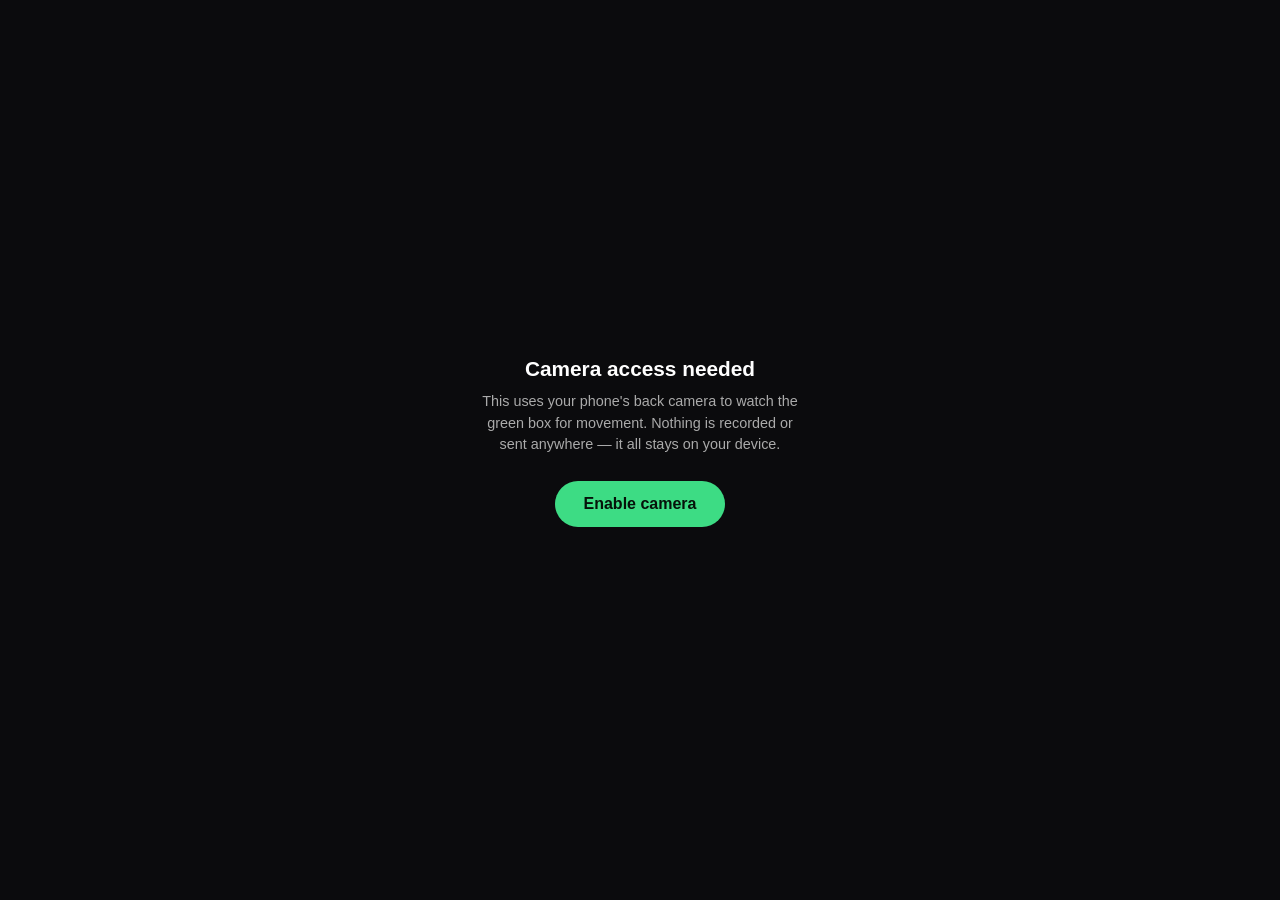
==== index.html @ a0548904 "Rename index 5.html to index.html" ====
<!DOCTYPE html>
<html lang="en">
<head>
<meta charset="UTF-8">
<meta name="viewport" content="width=device-width, initial-scale=1.0, maximum-scale=1.0, user-scalable=no">
<title>Motion Detector</title>
<style>
  :root{
    --green: #3ddc84;
    --blue: #3d9bff;
  }
  *{ margin:0; padding:0; box-sizing:border-box; }
  html, body{
    width:100%; height:100%;
    overflow:hidden;
    background:#000;
    font-family:-apple-system, BlinkMacSystemFont, 'Segoe UI', Roboto, sans-serif;
  }

  #video{
    position:fixed;
    top:0; left:0;
    width:100%; height:100%;
    object-fit:cover;
    z-index:0;
  }

  #sampleCanvas{ display:none; }

  #detectBox{
    position:fixed;
    top:50%; left:50%;
    width:35vmin; height:35vmin;
    max-width:220px; max-height:220px;
    transform:translate(-50%,-50%);
    border:3px solid var(--green);
    background:rgba(61,220,132,0.15);
    border-radius:10px;
    z-index:2;
    transition:border-color 0.15s ease, background 0.15s ease, box-shadow 0.15s ease;
    box-shadow:0 0 18px 2px rgba(61,220,132,0.35);
    pointer-events:none;
  }
  #detectBox.motion{
    border-color:var(--blue);
    background:rgba(61,155,255,0.2);
    box-shadow:0 0 26px 6px rgba(61,155,255,0.55);
  }

  #statusBar{
    position:fixed;
    bottom:0; left:0; right:0;
    z-index:3;
    padding:1rem 1.2rem calc(1rem + env(safe-area-inset-bottom));
    background:linear-gradient(0deg, rgba(0,0,0,0.75), transparent);
    color:#fff;
    text-align:center;
    font-size:0.9rem;
    letter-spacing:0.02em;
  }
  #statusBar .dot{
    display:inline-block;
    width:9px; height:9px;
    border-radius:50%;
    background:var(--green);
    margin-right:0.5rem;
    vertical-align:middle;
    transition:background 0.15s ease;
  }
  #statusBar.motion .dot{ background:var(--blue); }

  #permissionScreen{
    position:fixed;
    inset:0;
    z-index:10;
    background:#0b0b0d;
    color:#fff;
    display:flex;
    flex-direction:column;
    align-items:center;
    justify-content:center;
    text-align:center;
    padding:2rem;
  }
  #permissionScreen h1{ font-size:1.3rem; margin-bottom:0.6rem; }
  #permissionScreen p{ color:#aaa; font-size:0.9rem; max-width:320px; margin-bottom:1.6rem; line-height:1.5; }
  #permissionScreen button{
    background:var(--green);
    color:#06120a;
    border:none;
    padding:0.85rem 1.8rem;
    border-radius:100px;
    font-size:1rem;
    font-weight:600;
    cursor:pointer;
  }
  #permissionScreen .error{ color:#ff6b6b; font-size:0.85rem; margin-top:1rem; max-width:300px; }
  #permissionScreen.hidden{ display:none; }
</style>
</head>
<body>

<video id="video" autoplay playsinline muted></video>
<canvas id="sampleCanvas"></canvas>

<div id="detectBox"></div>

<div id="statusBar"><span class="dot"></span><span id="statusText">Starting camera…</span></div>

<div id="permissionScreen">
  <h1>Camera access needed</h1>
  <p>This uses your phone's back camera to watch the green box for movement. Nothing is recorded or sent anywhere — it all stays on your device.</p>
  <button id="startBtn">Enable camera</button>
  <div class="error" id="errorMsg"></div>
</div>

<script>
  const video = document.getElementById('video');
  const canvas = document.getElementById('sampleCanvas');
  const ctx = canvas.getContext('2d', { willReadFrequently: true });
  const detectBox = document.getElementById('detectBox');
  const statusBar = document.getElementById('statusBar');
  const statusText = document.getElementById('statusText');
  const permissionScreen = document.getElementById('permissionScreen');
  const startBtn = document.getElementById('startBtn');
  const errorMsg = document.getElementById('errorMsg');

  // Tunables
  const SAMPLE_SIZE = 64;
  // Detection tuning
  const PIXEL_DIFF_THRESHOLD = 28;      // per-pixel brightness delta that counts as "changed"
  const RING_MARGIN_FACTOR = 0.6;       // how much wider the reference ring is than the box (60% bigger per side)
  const ABS_MIN_RATIO = 0.02;           // inside must change at least this much, regardless of the ring
  const NET_RATIO_THRESHOLD = 0.05;     // inside change must exceed ring change by this much to count as real motion
  const CONFIRM_FRAMES = 2;             // require this many consecutive suspicious frames before flagging motion
  const MOTION_HOLD_MS = 350;           // keep "motion" on briefly after the last confirmed frame, avoids flicker

  let prevInner = null;
  let prevOuter = null;
  let lastMotionAt = 0;
  let consecutiveHits = 0;
  let stream = null;
  const outerCanvas = document.createElement('canvas');
  const outerCtx = outerCanvas.getContext('2d', { willReadFrequently: true });

  async function startCamera(){
    errorMsg.textContent = '';
    try{
      stream = await navigator.mediaDevices.getUserMedia({
        video: { facingMode: { exact: 'environment' } },
        audio: false
      });
    } catch(e1){
      try{
        stream = await navigator.mediaDevices.getUserMedia({
          video: { facingMode: 'environment' },
          audio: false
        });
      } catch(e2){
        errorMsg.textContent = 'Could not access the back camera: ' + (e2.message || e2.name || 'unknown error') + '. Make sure you\'re on HTTPS and have granted camera permission.';
        return;
      }
    }

    video.srcObject = stream;
    await video.play();

    canvas.width = SAMPLE_SIZE;
    canvas.height = SAMPLE_SIZE;
    outerCanvas.width = SAMPLE_SIZE;
    outerCanvas.height = SAMPLE_SIZE;

    permissionScreen.classList.add('hidden');
    statusText.textContent = 'Watching for movement';
    requestAnimationFrame(analyzeLoop);
  }

  function getSampleRects(){
    const vw = video.videoWidth, vh = video.videoHeight;
    const sw = window.innerWidth, sh = window.innerHeight;
    if(!vw || !vh) return null;

    const videoAspect = vw/vh, screenAspect = sw/sh;
    let drawW, drawH, offsetX, offsetY;
    if(videoAspect > screenAspect){
      drawH = sh;
      drawW = sh*videoAspect;
      offsetX = (sw-drawW)/2;
      offsetY = 0;
    } else {
      drawW = sw;
      drawH = sw/videoAspect;
      offsetX = 0;
      offsetY = (sh-drawH)/2;
    }

    const boxRect = detectBox.getBoundingClientRect();
    const scale = vw/drawW;

    const inner = {
      sx: (boxRect.left-offsetX)*scale,
      sy: (boxRect.top-offsetY)*scale,
      sW: boxRect.width*scale,
      sH: boxRect.height*scale
    };

    // Outer rect: same center, expanded by RING_MARGIN_FACTOR on each side.
    const outW = boxRect.width * (1 + RING_MARGIN_FACTOR*2);
    const outH = boxRect.height * (1 + RING_MARGIN_FACTOR*2);
    const outLeft = boxRect.left - boxRect.width*RING_MARGIN_FACTOR;
    const outTop = boxRect.top - boxRect.height*RING_MARGIN_FACTOR;
    const outer = {
      sx: (outLeft-offsetX)*scale,
      sy: (outTop-offsetY)*scale,
      sW: outW*scale,
      sH: outH*scale
    };

    // Fraction of the outer sample (in 0..1) that the inner box occupies —
    // used to mask the inner region out when scoring the ring on its own.
    const innerFracX0 = RING_MARGIN_FACTOR/(1+RING_MARGIN_FACTOR*2);
    const innerFracX1 = (RING_MARGIN_FACTOR+1)/(1+RING_MARGIN_FACTOR*2);

    return { inner, outer, innerFracX0, innerFracX1 };
  }

  function changeRatio(data, prev, size, maskFn){
    if(!prev) return 0;
    let changed = 0, counted = 0;
    for(let y=0; y<size; y++){
      for(let x=0; x<size; x++){
        if(maskFn && maskFn(x, y, size)) continue;
        const i = (y*size+x)*4;
        const dr = Math.abs(data[i]   - prev[i]);
        const dg = Math.abs(data[i+1] - prev[i+1]);
        const db = Math.abs(data[i+2] - prev[i+2]);
        const diff = (dr+dg+db)/3;
        if(diff > PIXEL_DIFF_THRESHOLD) changed++;
        counted++;
      }
    }
    return counted>0 ? changed/counted : 0;
  }

  function analyzeLoop(){
    const rects = getSampleRects();
    if(rects && rects.inner.sW > 0 && rects.inner.sH > 0 && rects.outer.sW > 0){
      // Inner (the box itself)
      ctx.drawImage(video, rects.inner.sx, rects.inner.sy, rects.inner.sW, rects.inner.sH, 0, 0, SAMPLE_SIZE, SAMPLE_SIZE);
      const innerFrame = ctx.getImageData(0, 0, SAMPLE_SIZE, SAMPLE_SIZE).data;

      // Outer (box + surrounding margin) — used as the "what is the camera/scene doing generally" reference
      outerCtx.drawImage(video, rects.outer.sx, rects.outer.sy, rects.outer.sW, rects.outer.sH, 0, 0, SAMPLE_SIZE, SAMPLE_SIZE);
      const outerFrame = outerCtx.getImageData(0, 0, SAMPLE_SIZE, SAMPLE_SIZE).data;

      const { innerFracX0, innerFracX1 } = rects;
      // Only count pixels in the outer sample that fall OUTSIDE where the inner box sits —
      // this gives us a pure "surroundings only" ring, not diluted by the box's own content.
      const ringMask = (x, y, size) => {
        const fx = x/size, fy = y/size;
        return fx > innerFracX0 && fx < innerFracX1 && fy > innerFracX0 && fy < innerFracX1;
      };

      const innerRatio = changeRatio(innerFrame, prevInner, SAMPLE_SIZE, null);
      const ringRatio = changeRatio(outerFrame, prevOuter, SAMPLE_SIZE, ringMask);

      // Global motion (camera shake, whole scene shift, lighting change) moves the
      // ring roughly as much as the inside. Real motion inside the box does not —
      // it raises the inner ratio well above what the surrounding ring is doing.
      const netRatio = innerRatio - ringRatio;
      const suspicious = innerRatio > ABS_MIN_RATIO && netRatio > NET_RATIO_THRESHOLD;

      if(suspicious){
        consecutiveHits++;
      } else {
        consecutiveHits = 0;
      }
      if(consecutiveHits >= CONFIRM_FRAMES){
        lastMotionAt = performance.now();
      }

      prevInner = innerFrame;
      prevOuter = outerFrame;
    }

    const isMotion = (performance.now()-lastMotionAt) < MOTION_HOLD_MS;
    detectBox.classList.toggle('motion', isMotion);
    statusBar.classList.toggle('motion', isMotion);
    statusText.textContent = isMotion ? 'Movement detected' : 'Watching for movement';

    requestAnimationFrame(analyzeLoop);
  }

  startBtn.addEventListener('click', startCamera);

  window.addEventListener('resize', ()=>{ prevFrame = null; });
</script>

</body>
</html>
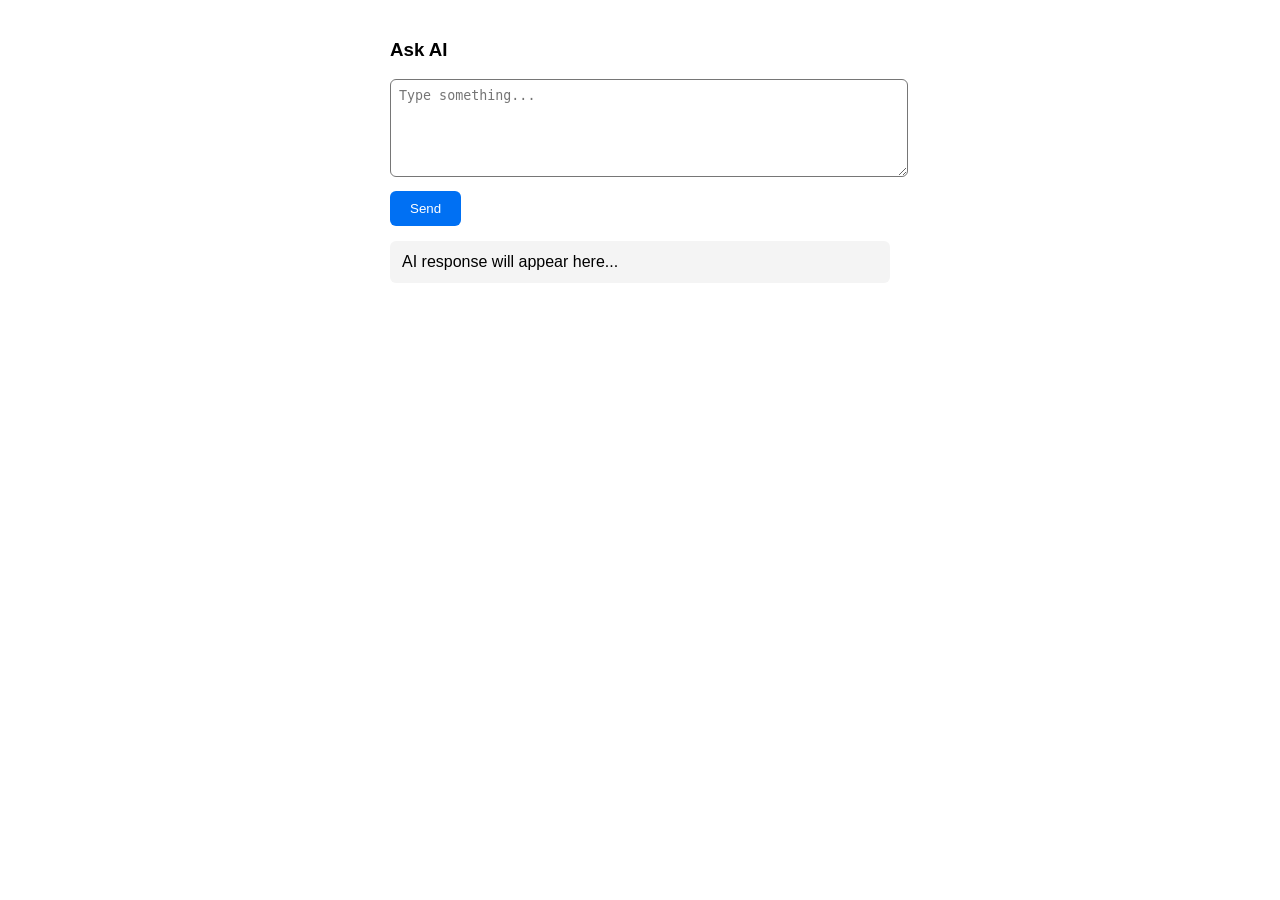
==== commit 88bd4a66: "Update index.html" ====
--- a/index.html
+++ b/index.html
@@ -1,300 +1,47 @@
 <!DOCTYPE html>
 <html lang="en">
 <head>
-<meta charset="UTF-8">
-<meta name="viewport" content="width=device-width, initial-scale=1.0, maximum-scale=1.0, user-scalable=no">
-<title>Motion Detector</title>
-<style>
-  :root{
-    --green: #3ddc84;
-    --blue: #3d9bff;
-  }
-  *{ margin:0; padding:0; box-sizing:border-box; }
-  html, body{
-    width:100%; height:100%;
-    overflow:hidden;
-    background:#000;
-    font-family:-apple-system, BlinkMacSystemFont, 'Segoe UI', Roboto, sans-serif;
-  }
-
-  #video{
-    position:fixed;
-    top:0; left:0;
-    width:100%; height:100%;
-    object-fit:cover;
-    z-index:0;
-  }
-
-  #sampleCanvas{ display:none; }
-
-  #detectBox{
-    position:fixed;
-    top:50%; left:50%;
-    width:35vmin; height:35vmin;
-    max-width:220px; max-height:220px;
-    transform:translate(-50%,-50%);
-    border:3px solid var(--green);
-    background:rgba(61,220,132,0.15);
-    border-radius:10px;
-    z-index:2;
-    transition:border-color 0.15s ease, background 0.15s ease, box-shadow 0.15s ease;
-    box-shadow:0 0 18px 2px rgba(61,220,132,0.35);
-    pointer-events:none;
-  }
-  #detectBox.motion{
-    border-color:var(--blue);
-    background:rgba(61,155,255,0.2);
-    box-shadow:0 0 26px 6px rgba(61,155,255,0.55);
-  }
-
-  #statusBar{
-    position:fixed;
-    bottom:0; left:0; right:0;
-    z-index:3;
-    padding:1rem 1.2rem calc(1rem + env(safe-area-inset-bottom));
-    background:linear-gradient(0deg, rgba(0,0,0,0.75), transparent);
-    color:#fff;
-    text-align:center;
-    font-size:0.9rem;
-    letter-spacing:0.02em;
-  }
-  #statusBar .dot{
-    display:inline-block;
-    width:9px; height:9px;
-    border-radius:50%;
-    background:var(--green);
-    margin-right:0.5rem;
-    vertical-align:middle;
-    transition:background 0.15s ease;
-  }
-  #statusBar.motion .dot{ background:var(--blue); }
-
-  #permissionScreen{
-    position:fixed;
-    inset:0;
-    z-index:10;
-    background:#0b0b0d;
-    color:#fff;
-    display:flex;
-    flex-direction:column;
-    align-items:center;
-    justify-content:center;
-    text-align:center;
-    padding:2rem;
-  }
-  #permissionScreen h1{ font-size:1.3rem; margin-bottom:0.6rem; }
-  #permissionScreen p{ color:#aaa; font-size:0.9rem; max-width:320px; margin-bottom:1.6rem; line-height:1.5; }
-  #permissionScreen button{
-    background:var(--green);
-    color:#06120a;
-    border:none;
-    padding:0.85rem 1.8rem;
-    border-radius:100px;
-    font-size:1rem;
-    font-weight:600;
-    cursor:pointer;
-  }
-  #permissionScreen .error{ color:#ff6b6b; font-size:0.85rem; margin-top:1rem; max-width:300px; }
-  #permissionScreen.hidden{ display:none; }
-</style>
+  <meta charset="UTF-8">
+  <title>My AI Website</title>
+  <style>
+    body { font-family: Arial, sans-serif; padding: 20px; max-width: 500px; margin: auto; }
+    textarea { width: 100%; height: 80px; margin-bottom: 10px; border-radius: 6px; padding: 8px; }
+    button { padding: 10px 20px; cursor: pointer; border-radius: 6px; border: none; background: #0070f3; color: white; }
+    #output { margin-top: 15px; padding: 12px; background: #f4f4f4; border-radius: 6px; white-space: pre-wrap; }
+  </style>
 </head>
 <body>
 
-<video id="video" autoplay playsinline muted></video>
-<canvas id="sampleCanvas"></canvas>
+  <h3>Ask AI</h3>
+  <textarea id="userInput" placeholder="Type something..."></textarea>
+  <button onclick="askAI()">Send</button>
 
-<div id="detectBox"></div>
+  <div id="output">AI response will appear here...</div>
 
-<div id="statusBar"><span class="dot"></span><span id="statusText">Starting camera…</span></div>
+  <script>
+    async function askAI() {
+      const text = document.getElementById("userInput").value;
+      const output = document.getElementById("output");
 
-<div id="permissionScreen">
-  <h1>Camera access needed</h1>
-  <p>This uses your phone's back camera to watch the green box for movement. Nothing is recorded or sent anywhere — it all stays on your device.</p>
-  <button id="startBtn">Enable camera</button>
-  <div class="error" id="errorMsg"></div>
-</div>
+      if (!text) return alert("Type a message first!");
 
-<script>
-  const video = document.getElementById('video');
-  const canvas = document.getElementById('sampleCanvas');
-  const ctx = canvas.getContext('2d', { willReadFrequently: true });
-  const detectBox = document.getElementById('detectBox');
-  const statusBar = document.getElementById('statusBar');
-  const statusText = document.getElementById('statusText');
-  const permissionScreen = document.getElementById('permissionScreen');
-  const startBtn = document.getElementById('startBtn');
-  const errorMsg = document.getElementById('errorMsg');
+      output.innerText = "Thinking...";
 
-  // Tunables
-  const SAMPLE_SIZE = 64;
-  // Detection tuning
-  const PIXEL_DIFF_THRESHOLD = 28;      // per-pixel brightness delta that counts as "changed"
-  const RING_MARGIN_FACTOR = 0.6;       // how much wider the reference ring is than the box (60% bigger per side)
-  const ABS_MIN_RATIO = 0.02;           // inside must change at least this much, regardless of the ring
-  const NET_RATIO_THRESHOLD = 0.05;     // inside change must exceed ring change by this much to count as real motion
-  const CONFIRM_FRAMES = 2;             // require this many consecutive suspicious frames before flagging motion
-  const MOTION_HOLD_MS = 350;           // keep "motion" on briefly after the last confirmed frame, avoids flicker
+      try {
+        const response = await fetch("YOUR_WORKER_URL_HERE", {
+          method: "POST",
+          headers: { "Content-Type": "application/json" },
+          body: JSON.stringify({ message: text })
+        });
 
-  let prevInner = null;
-  let prevOuter = null;
-  let lastMotionAt = 0;
-  let consecutiveHits = 0;
-  let stream = null;
-  const outerCanvas = document.createElement('canvas');
-  const outerCtx = outerCanvas.getContext('2d', { willReadFrequently: true });
-
-  async function startCamera(){
-    errorMsg.textContent = '';
-    try{
-      stream = await navigator.mediaDevices.getUserMedia({
-        video: { facingMode: { exact: 'environment' } },
-        audio: false
-      });
-    } catch(e1){
-      try{
-        stream = await navigator.mediaDevices.getUserMedia({
-          video: { facingMode: 'environment' },
-          audio: false
-        });
-      } catch(e2){
-        errorMsg.textContent = 'Could not access the back camera: ' + (e2.message || e2.name || 'unknown error') + '. Make sure you\'re on HTTPS and have granted camera permission.';
-        return;
+        const data = await response.json();
+        const reply = data.candidates?.[0]?.content?.parts?.[0]?.text || "No reply received.";
+        output.innerText = reply;
+      } catch (err) {
+        output.innerText = "Error connecting to AI.";
       }
     }
-
-    video.srcObject = stream;
-    await video.play();
-
-    canvas.width = SAMPLE_SIZE;
-    canvas.height = SAMPLE_SIZE;
-    outerCanvas.width = SAMPLE_SIZE;
-    outerCanvas.height = SAMPLE_SIZE;
-
-    permissionScreen.classList.add('hidden');
-    statusText.textContent = 'Watching for movement';
-    requestAnimationFrame(analyzeLoop);
-  }
-
-  function getSampleRects(){
-    const vw = video.videoWidth, vh = video.videoHeight;
-    const sw = window.innerWidth, sh = window.innerHeight;
-    if(!vw || !vh) return null;
-
-    const videoAspect = vw/vh, screenAspect = sw/sh;
-    let drawW, drawH, offsetX, offsetY;
-    if(videoAspect > screenAspect){
-      drawH = sh;
-      drawW = sh*videoAspect;
-      offsetX = (sw-drawW)/2;
-      offsetY = 0;
-    } else {
-      drawW = sw;
-      drawH = sw/videoAspect;
-      offsetX = 0;
-      offsetY = (sh-drawH)/2;
-    }
-
-    const boxRect = detectBox.getBoundingClientRect();
-    const scale = vw/drawW;
-
-    const inner = {
-      sx: (boxRect.left-offsetX)*scale,
-      sy: (boxRect.top-offsetY)*scale,
-      sW: boxRect.width*scale,
-      sH: boxRect.height*scale
-    };
-
-    // Outer rect: same center, expanded by RING_MARGIN_FACTOR on each side.
-    const outW = boxRect.width * (1 + RING_MARGIN_FACTOR*2);
-    const outH = boxRect.height * (1 + RING_MARGIN_FACTOR*2);
-    const outLeft = boxRect.left - boxRect.width*RING_MARGIN_FACTOR;
-    const outTop = boxRect.top - boxRect.height*RING_MARGIN_FACTOR;
-    const outer = {
-      sx: (outLeft-offsetX)*scale,
-      sy: (outTop-offsetY)*scale,
-      sW: outW*scale,
-      sH: outH*scale
-    };
-
-    // Fraction of the outer sample (in 0..1) that the inner box occupies —
-    // used to mask the inner region out when scoring the ring on its own.
-    const innerFracX0 = RING_MARGIN_FACTOR/(1+RING_MARGIN_FACTOR*2);
-    const innerFracX1 = (RING_MARGIN_FACTOR+1)/(1+RING_MARGIN_FACTOR*2);
-
-    return { inner, outer, innerFracX0, innerFracX1 };
-  }
-
-  function changeRatio(data, prev, size, maskFn){
-    if(!prev) return 0;
-    let changed = 0, counted = 0;
-    for(let y=0; y<size; y++){
-      for(let x=0; x<size; x++){
-        if(maskFn && maskFn(x, y, size)) continue;
-        const i = (y*size+x)*4;
-        const dr = Math.abs(data[i]   - prev[i]);
-        const dg = Math.abs(data[i+1] - prev[i+1]);
-        const db = Math.abs(data[i+2] - prev[i+2]);
-        const diff = (dr+dg+db)/3;
-        if(diff > PIXEL_DIFF_THRESHOLD) changed++;
-        counted++;
-      }
-    }
-    return counted>0 ? changed/counted : 0;
-  }
-
-  function analyzeLoop(){
-    const rects = getSampleRects();
-    if(rects && rects.inner.sW > 0 && rects.inner.sH > 0 && rects.outer.sW > 0){
-      // Inner (the box itself)
-      ctx.drawImage(video, rects.inner.sx, rects.inner.sy, rects.inner.sW, rects.inner.sH, 0, 0, SAMPLE_SIZE, SAMPLE_SIZE);
-      const innerFrame = ctx.getImageData(0, 0, SAMPLE_SIZE, SAMPLE_SIZE).data;
-
-      // Outer (box + surrounding margin) — used as the "what is the camera/scene doing generally" reference
-      outerCtx.drawImage(video, rects.outer.sx, rects.outer.sy, rects.outer.sW, rects.outer.sH, 0, 0, SAMPLE_SIZE, SAMPLE_SIZE);
-      const outerFrame = outerCtx.getImageData(0, 0, SAMPLE_SIZE, SAMPLE_SIZE).data;
-
-      const { innerFracX0, innerFracX1 } = rects;
-      // Only count pixels in the outer sample that fall OUTSIDE where the inner box sits —
-      // this gives us a pure "surroundings only" ring, not diluted by the box's own content.
-      const ringMask = (x, y, size) => {
-        const fx = x/size, fy = y/size;
-        return fx > innerFracX0 && fx < innerFracX1 && fy > innerFracX0 && fy < innerFracX1;
-      };
-
-      const innerRatio = changeRatio(innerFrame, prevInner, SAMPLE_SIZE, null);
-      const ringRatio = changeRatio(outerFrame, prevOuter, SAMPLE_SIZE, ringMask);
-
-      // Global motion (camera shake, whole scene shift, lighting change) moves the
-      // ring roughly as much as the inside. Real motion inside the box does not —
-      // it raises the inner ratio well above what the surrounding ring is doing.
-      const netRatio = innerRatio - ringRatio;
-      const suspicious = innerRatio > ABS_MIN_RATIO && netRatio > NET_RATIO_THRESHOLD;
-
-      if(suspicious){
-        consecutiveHits++;
-      } else {
-        consecutiveHits = 0;
-      }
-      if(consecutiveHits >= CONFIRM_FRAMES){
-        lastMotionAt = performance.now();
-      }
-
-      prevInner = innerFrame;
-      prevOuter = outerFrame;
-    }
-
-    const isMotion = (performance.now()-lastMotionAt) < MOTION_HOLD_MS;
-    detectBox.classList.toggle('motion', isMotion);
-    statusBar.classList.toggle('motion', isMotion);
-    statusText.textContent = isMotion ? 'Movement detected' : 'Watching for movement';
-
-    requestAnimationFrame(analyzeLoop);
-  }
-
-  startBtn.addEventListener('click', startCamera);
-
-  window.addEventListener('resize', ()=>{ prevFrame = null; });
-</script>
+  </script>
 
 </body>
 </html>
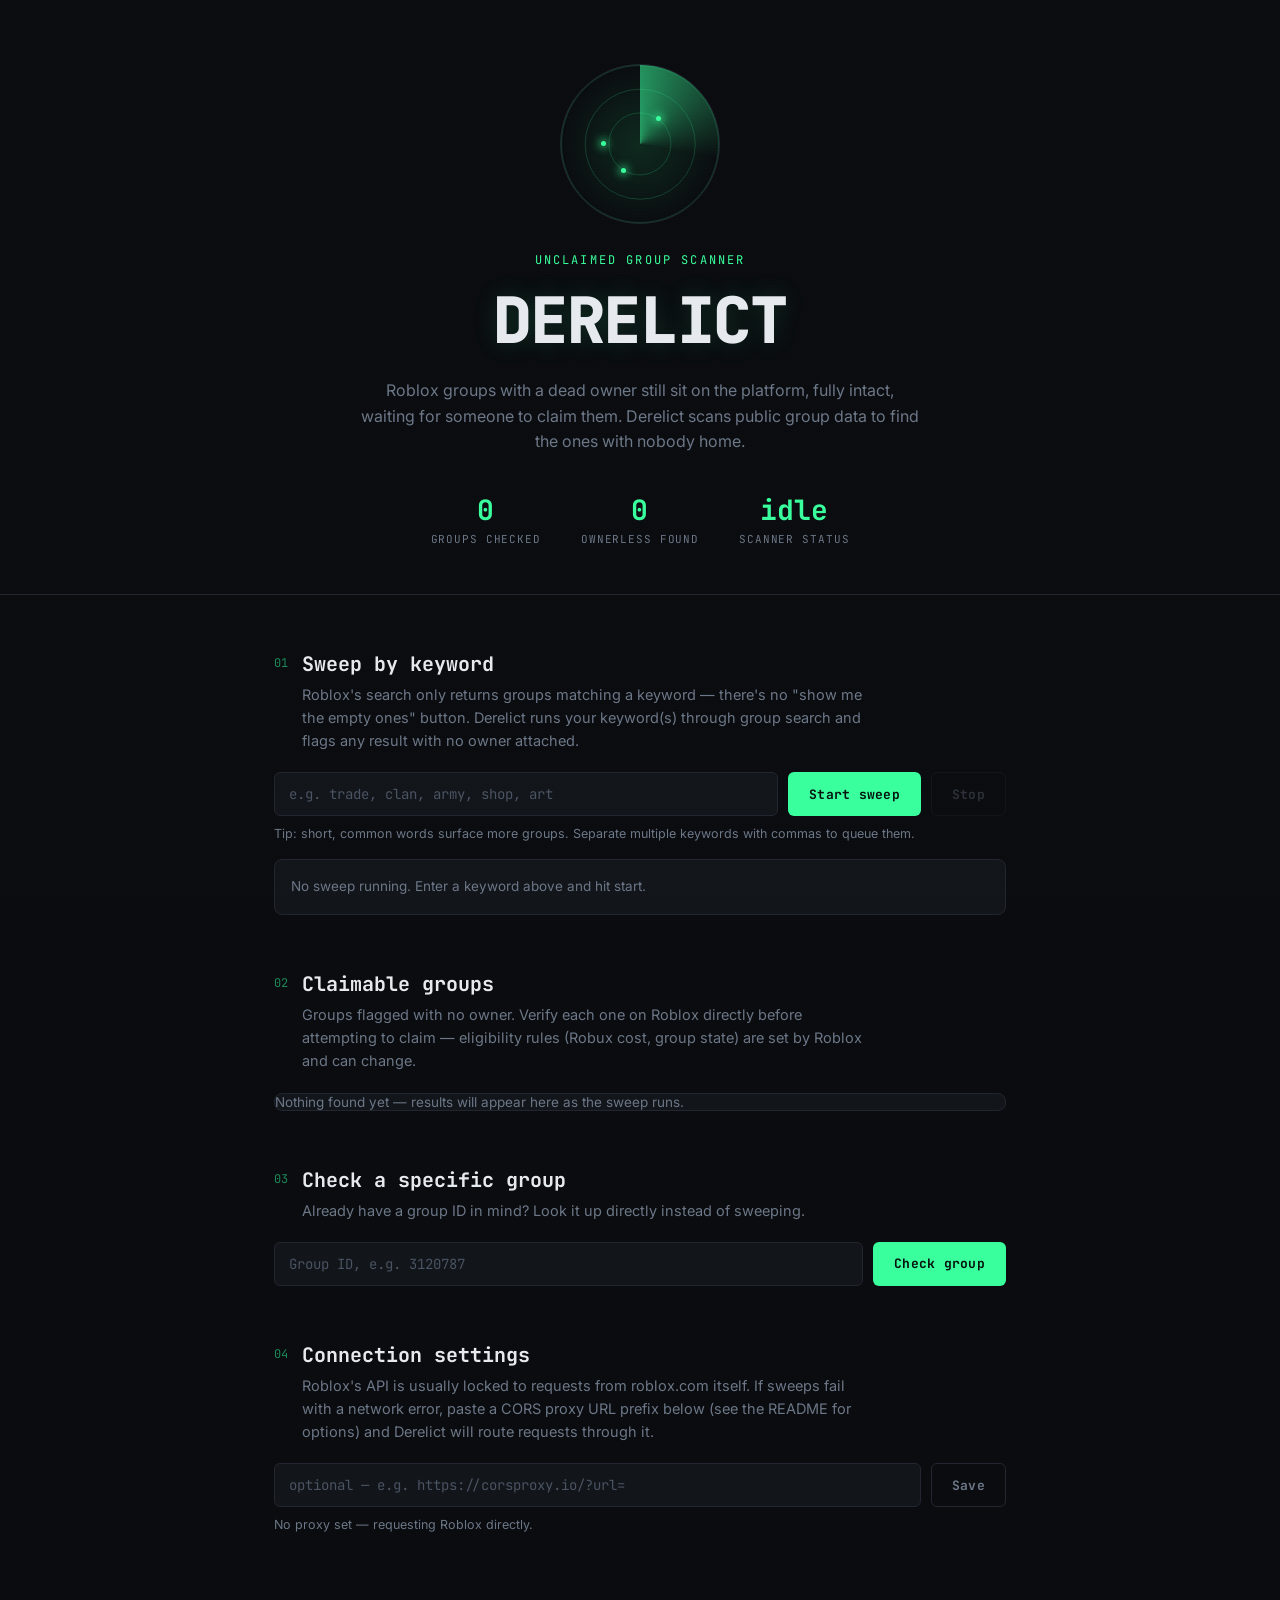
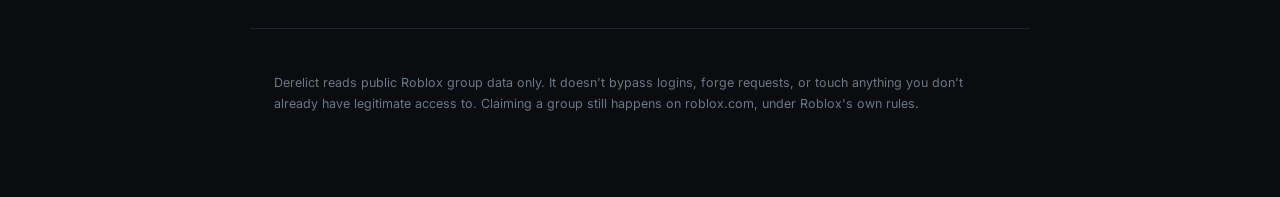
==== commit 0c04eb17: "Add files via upload" ====
--- a/index.html
+++ b/index.html
@@ -1,47 +1,113 @@
 <!DOCTYPE html>
 <html lang="en">
 <head>
-  <meta charset="UTF-8">
-  <title>My AI Website</title>
-  <style>
-    body { font-family: Arial, sans-serif; padding: 20px; max-width: 500px; margin: auto; }
-    textarea { width: 100%; height: 80px; margin-bottom: 10px; border-radius: 6px; padding: 8px; }
-    button { padding: 10px 20px; cursor: pointer; border-radius: 6px; border: none; background: #0070f3; color: white; }
-    #output { margin-top: 15px; padding: 12px; background: #f4f4f4; border-radius: 6px; white-space: pre-wrap; }
-  </style>
+<meta charset="UTF-8">
+<meta name="viewport" content="width=device-width, initial-scale=1.0">
+<title>Derelict — Ownerless Roblox Group Scanner</title>
+<link rel="preconnect" href="https://fonts.googleapis.com">
+<link rel="preconnect" href="https://fonts.gstatic.com" crossorigin>
+<link href="https://fonts.googleapis.com/css2?family=JetBrains+Mono:wght@400;500;700;800&family=Inter:wght@400;500;600&display=swap" rel="stylesheet">
+<link rel="stylesheet" href="style.css">
 </head>
 <body>
 
-  <h3>Ask AI</h3>
-  <textarea id="userInput" placeholder="Type something..."></textarea>
-  <button onclick="askAI()">Send</button>
+<div class="scanlines" aria-hidden="true"></div>
 
-  <div id="output">AI response will appear here...</div>
+<header class="hero">
+  <div class="hero-inner">
+    <div class="radar" aria-hidden="true">
+      <div class="radar-ring r1"></div>
+      <div class="radar-ring r2"></div>
+      <div class="radar-ring r3"></div>
+      <div class="radar-sweep"></div>
+      <div class="radar-blip b1"></div>
+      <div class="radar-blip b2"></div>
+      <div class="radar-blip b3"></div>
+    </div>
+    <p class="eyebrow">unclaimed group scanner</p>
+    <h1>DERELICT</h1>
+    <p class="tagline">Roblox groups with a dead owner still sit on the platform, fully intact, waiting for someone to claim them. Derelict scans public group data to find the ones with nobody home.</p>
+    <div class="hero-stats">
+      <div class="stat">
+        <span class="stat-num" id="statScanned">0</span>
+        <span class="stat-label">groups checked</span>
+      </div>
+      <div class="stat">
+        <span class="stat-num" id="statFound">0</span>
+        <span class="stat-label">ownerless found</span>
+      </div>
+      <div class="stat">
+        <span class="stat-num" id="statStatus">idle</span>
+        <span class="stat-label">scanner status</span>
+      </div>
+    </div>
+  </div>
+</header>
 
-  <script>
-    async function askAI() {
-      const text = document.getElementById("userInput").value;
-      const output = document.getElementById("output");
+<main>
 
-      if (!text) return alert("Type a message first!");
+  <section class="panel" id="panel-scan">
+    <div class="panel-head">
+      <span class="panel-index">01</span>
+      <h2>Sweep by keyword</h2>
+      <p>Roblox's search only returns groups matching a keyword — there's no "show me the empty ones" button. Derelict runs your keyword(s) through group search and flags any result with no owner attached.</p>
+    </div>
 
-      output.innerText = "Thinking...";
+    <div class="control-row">
+      <input type="text" id="keywordInput" placeholder="e.g. trade, clan, army, shop, art" autocomplete="off">
+      <button id="btnScan" class="btn-primary">Start sweep</button>
+      <button id="btnStop" class="btn-ghost" disabled>Stop</button>
+    </div>
+    <p class="hint">Tip: short, common words surface more groups. Separate multiple keywords with commas to queue them.</p>
 
-      try {
-        const response = await fetch("YOUR_WORKER_URL_HERE", {
-          method: "POST",
-          headers: { "Content-Type": "application/json" },
-          body: JSON.stringify({ message: text })
-        });
+    <div class="log" id="scanLog">
+      <div class="log-empty">No sweep running. Enter a keyword above and hit start.</div>
+    </div>
+  </section>
 
-        const data = await response.json();
-        const reply = data.candidates?.[0]?.content?.parts?.[0]?.text || "No reply received.";
-        output.innerText = reply;
-      } catch (err) {
-        output.innerText = "Error connecting to AI.";
-      }
-    }
-  </script>
+  <section class="panel" id="panel-results">
+    <div class="panel-head">
+      <span class="panel-index">02</span>
+      <h2>Claimable groups</h2>
+      <p>Groups flagged with no owner. Verify each one on Roblox directly before attempting to claim — eligibility rules (Robux cost, group state) are set by Roblox and can change.</p>
+    </div>
+    <div class="results-table" id="resultsTable">
+      <div class="results-empty">Nothing found yet — results will appear here as the sweep runs.</div>
+    </div>
+  </section>
 
+  <section class="panel" id="panel-manual">
+    <div class="panel-head">
+      <span class="panel-index">03</span>
+      <h2>Check a specific group</h2>
+      <p>Already have a group ID in mind? Look it up directly instead of sweeping.</p>
+    </div>
+    <div class="control-row">
+      <input type="text" id="groupIdInput" placeholder="Group ID, e.g. 3120787" inputmode="numeric">
+      <button id="btnCheck" class="btn-primary">Check group</button>
+    </div>
+    <div class="manual-result" id="manualResult"></div>
+  </section>
+
+  <section class="panel" id="panel-proxy">
+    <div class="panel-head">
+      <span class="panel-index">04</span>
+      <h2>Connection settings</h2>
+      <p>Roblox's API is usually locked to requests from roblox.com itself. If sweeps fail with a network error, paste a CORS proxy URL prefix below (see the README for options) and Derelict will route requests through it.</p>
+    </div>
+    <div class="control-row">
+      <input type="text" id="proxyInput" placeholder="optional — e.g. https://corsproxy.io/?url=">
+      <button id="btnSaveProxy" class="btn-ghost">Save</button>
+    </div>
+    <p class="hint" id="proxyStatus">No proxy set — requesting Roblox directly.</p>
+  </section>
+
+</main>
+
+<footer>
+  <p>Derelict reads public Roblox group data only. It doesn't bypass logins, forge requests, or touch anything you don't already have legitimate access to. Claiming a group still happens on roblox.com, under Roblox's own rules.</p>
+</footer>
+
+<script src="script.js"></script>
 </body>
 </html>
--- a/style.css
+++ b/style.css
@@ -0,0 +1,381 @@
+:root {
+  --bg: #0a0c0f;
+  --panel: #12151a;
+  --panel-border: #212630;
+  --text: #e6eaef;
+  --text-muted: #6c7787;
+  --accent: #39ff9d;
+  --accent-dim: #1c8a5a;
+  --warn: #ffb238;
+  --danger: #ff4d5e;
+  --mono: 'JetBrains Mono', ui-monospace, monospace;
+  --sans: 'Inter', system-ui, sans-serif;
+}
+
+* { box-sizing: border-box; }
+
+html { scroll-behavior: smooth; }
+
+body {
+  margin: 0;
+  background: var(--bg);
+  color: var(--text);
+  font-family: var(--sans);
+  position: relative;
+  overflow-x: hidden;
+}
+
+.scanlines {
+  position: fixed;
+  inset: 0;
+  pointer-events: none;
+  z-index: 100;
+  background: repeating-linear-gradient(
+    to bottom,
+    rgba(255,255,255,0.012) 0px,
+    rgba(255,255,255,0.012) 1px,
+    transparent 1px,
+    transparent 3px
+  );
+  mix-blend-mode: overlay;
+}
+
+@media (prefers-reduced-motion: reduce) {
+  * { animation-duration: 0.01ms !important; animation-iteration-count: 1 !important; transition-duration: 0.01ms !important; }
+}
+
+/* ---------- Hero ---------- */
+
+.hero {
+  padding: 64px 24px 48px;
+  border-bottom: 1px solid var(--panel-border);
+  position: relative;
+}
+
+.hero-inner {
+  max-width: 720px;
+  margin: 0 auto;
+  text-align: center;
+}
+
+.radar {
+  width: 160px;
+  height: 160px;
+  margin: 0 auto 28px;
+  position: relative;
+  border-radius: 50%;
+  background: radial-gradient(circle at center, #0e2a1f 0%, #0a0c0f 72%);
+  border: 1px solid var(--panel-border);
+}
+
+.radar-ring {
+  position: absolute;
+  border: 1px solid rgba(57, 255, 157, 0.18);
+  border-radius: 50%;
+  top: 50%; left: 50%;
+  transform: translate(-50%, -50%);
+}
+.radar-ring.r1 { width: 40%; height: 40%; }
+.radar-ring.r2 { width: 70%; height: 70%; }
+.radar-ring.r3 { width: 100%; height: 100%; }
+
+.radar-sweep {
+  position: absolute;
+  inset: 0;
+  border-radius: 50%;
+  background: conic-gradient(from 0deg, rgba(57,255,157,0.55), transparent 28%);
+  animation: sweep 3.2s linear infinite;
+}
+
+@keyframes sweep {
+  to { transform: rotate(360deg); }
+}
+
+.radar-blip {
+  position: absolute;
+  width: 5px;
+  height: 5px;
+  border-radius: 50%;
+  background: var(--accent);
+  box-shadow: 0 0 8px 2px rgba(57,255,157,0.7);
+  animation: blip 2.6s ease-in-out infinite;
+}
+.b1 { top: 32%; left: 60%; animation-delay: 0.2s; }
+.b2 { top: 65%; left: 38%; animation-delay: 1.1s; }
+.b3 { top: 48%; left: 25%; animation-delay: 1.9s; }
+
+@keyframes blip {
+  0%, 100% { opacity: 0; transform: scale(0.6); }
+  50% { opacity: 1; transform: scale(1.3); }
+}
+
+.eyebrow {
+  font-family: var(--mono);
+  font-size: 12px;
+  letter-spacing: 0.18em;
+  text-transform: uppercase;
+  color: var(--accent);
+  margin: 0 0 10px;
+}
+
+.hero h1 {
+  font-family: var(--mono);
+  font-weight: 800;
+  font-size: clamp(40px, 8vw, 64px);
+  letter-spacing: -0.02em;
+  margin: 0 0 16px;
+  color: var(--text);
+  text-shadow: 0 0 24px rgba(57,255,157,0.15);
+}
+
+.tagline {
+  font-size: 16px;
+  line-height: 1.6;
+  color: var(--text-muted);
+  max-width: 560px;
+  margin: 0 auto 36px;
+}
+
+.hero-stats {
+  display: flex;
+  justify-content: center;
+  gap: 40px;
+  flex-wrap: wrap;
+}
+
+.stat { display: flex; flex-direction: column; align-items: center; }
+
+.stat-num {
+  font-family: var(--mono);
+  font-size: 28px;
+  font-weight: 700;
+  color: var(--accent);
+  font-variant-numeric: tabular-nums;
+}
+
+.stat-label {
+  font-family: var(--mono);
+  font-size: 11px;
+  letter-spacing: 0.08em;
+  text-transform: uppercase;
+  color: var(--text-muted);
+  margin-top: 4px;
+}
+
+/* ---------- Main / panels ---------- */
+
+main {
+  max-width: 780px;
+  margin: 0 auto;
+  padding: 56px 24px 40px;
+}
+
+.panel {
+  margin-bottom: 56px;
+}
+
+.panel-head {
+  display: grid;
+  grid-template-columns: auto 1fr;
+  column-gap: 14px;
+  margin-bottom: 20px;
+}
+
+.panel-index {
+  font-family: var(--mono);
+  font-size: 12px;
+  color: var(--accent-dim);
+  padding-top: 4px;
+}
+
+.panel-head h2 {
+  grid-column: 2;
+  margin: 0 0 6px;
+  font-family: var(--mono);
+  font-size: 20px;
+  font-weight: 700;
+  color: var(--text);
+}
+
+.panel-head p {
+  grid-column: 2;
+  margin: 0;
+  color: var(--text-muted);
+  font-size: 14.5px;
+  line-height: 1.6;
+  max-width: 560px;
+}
+
+.control-row {
+  display: flex;
+  gap: 10px;
+  flex-wrap: wrap;
+  margin-bottom: 10px;
+}
+
+input[type="text"] {
+  flex: 1;
+  min-width: 220px;
+  background: var(--panel);
+  border: 1px solid var(--panel-border);
+  color: var(--text);
+  font-family: var(--mono);
+  font-size: 14px;
+  padding: 12px 14px;
+  border-radius: 6px;
+  outline: none;
+  transition: border-color 0.15s;
+}
+input[type="text"]:focus {
+  border-color: var(--accent-dim);
+}
+input[type="text"]::placeholder { color: #4a5361; }
+
+.btn-primary, .btn-ghost {
+  font-family: var(--mono);
+  font-size: 13px;
+  font-weight: 700;
+  letter-spacing: 0.02em;
+  padding: 12px 20px;
+  border-radius: 6px;
+  cursor: pointer;
+  border: 1px solid transparent;
+  transition: opacity 0.15s, background 0.15s;
+}
+
+.btn-primary {
+  background: var(--accent);
+  color: #05130d;
+}
+.btn-primary:hover:not(:disabled) { opacity: 0.88; }
+.btn-primary:disabled { opacity: 0.35; cursor: not-allowed; }
+
+.btn-ghost {
+  background: transparent;
+  border-color: var(--panel-border);
+  color: var(--text-muted);
+}
+.btn-ghost:hover:not(:disabled) { border-color: var(--danger); color: var(--danger); }
+.btn-ghost:disabled { opacity: 0.35; cursor: not-allowed; }
+
+.hint {
+  font-size: 12.5px;
+  color: var(--text-muted);
+  margin: 6px 0 18px;
+}
+
+/* Scan log */
+
+.log {
+  background: var(--panel);
+  border: 1px solid var(--panel-border);
+  border-radius: 8px;
+  padding: 14px 16px;
+  max-height: 240px;
+  overflow-y: auto;
+  font-family: var(--mono);
+  font-size: 12.5px;
+  line-height: 1.9;
+}
+
+.log-empty, .results-empty {
+  color: var(--text-muted);
+  font-family: var(--sans);
+  font-size: 13.5px;
+}
+
+.log-line { color: var(--text-muted); }
+.log-line .tag { color: var(--accent); }
+.log-line .tag-warn { color: var(--warn); }
+
+/* Results table */
+
+.results-table {
+  background: var(--panel);
+  border: 1px solid var(--panel-border);
+  border-radius: 8px;
+  overflow: hidden;
+}
+
+.result-row {
+  display: grid;
+  grid-template-columns: 1fr auto auto auto;
+  gap: 14px;
+  align-items: center;
+  padding: 14px 16px;
+  border-bottom: 1px solid var(--panel-border);
+}
+.result-row:last-child { border-bottom: none; }
+
+.result-name {
+  font-weight: 600;
+  font-size: 14px;
+}
+.result-id {
+  font-family: var(--mono);
+  font-size: 11.5px;
+  color: var(--text-muted);
+  display: block;
+  margin-top: 2px;
+}
+
+.result-members {
+  font-family: var(--mono);
+  font-size: 12px;
+  color: var(--text-muted);
+  white-space: nowrap;
+}
+
+.badge {
+  font-family: var(--mono);
+  font-size: 10.5px;
+  letter-spacing: 0.04em;
+  text-transform: uppercase;
+  padding: 4px 8px;
+  border-radius: 4px;
+  background: rgba(57,255,157,0.12);
+  color: var(--accent);
+  white-space: nowrap;
+}
+
+.result-link {
+  font-family: var(--mono);
+  font-size: 12px;
+  color: var(--text);
+  text-decoration: none;
+  border: 1px solid var(--panel-border);
+  padding: 6px 10px;
+  border-radius: 5px;
+  white-space: nowrap;
+}
+.result-link:hover { border-color: var(--accent); color: var(--accent); }
+
+/* Manual check */
+
+.manual-result {
+  font-family: var(--mono);
+  font-size: 13.5px;
+  margin-top: 4px;
+}
+.manual-result .ok { color: var(--accent); }
+.manual-result .no { color: var(--danger); }
+.manual-result .warn { color: var(--warn); }
+
+footer {
+  max-width: 780px;
+  margin: 0 auto;
+  padding: 30px 24px 70px;
+  border-top: 1px solid var(--panel-border);
+}
+footer p {
+  color: var(--text-muted);
+  font-size: 12.5px;
+  line-height: 1.7;
+}
+
+@media (max-width: 560px) {
+  .panel-head { grid-template-columns: 1fr; }
+  .panel-index { display: none; }
+  .panel-head h2, .panel-head p { grid-column: 1; }
+  .result-row { grid-template-columns: 1fr; gap: 6px; }
+}
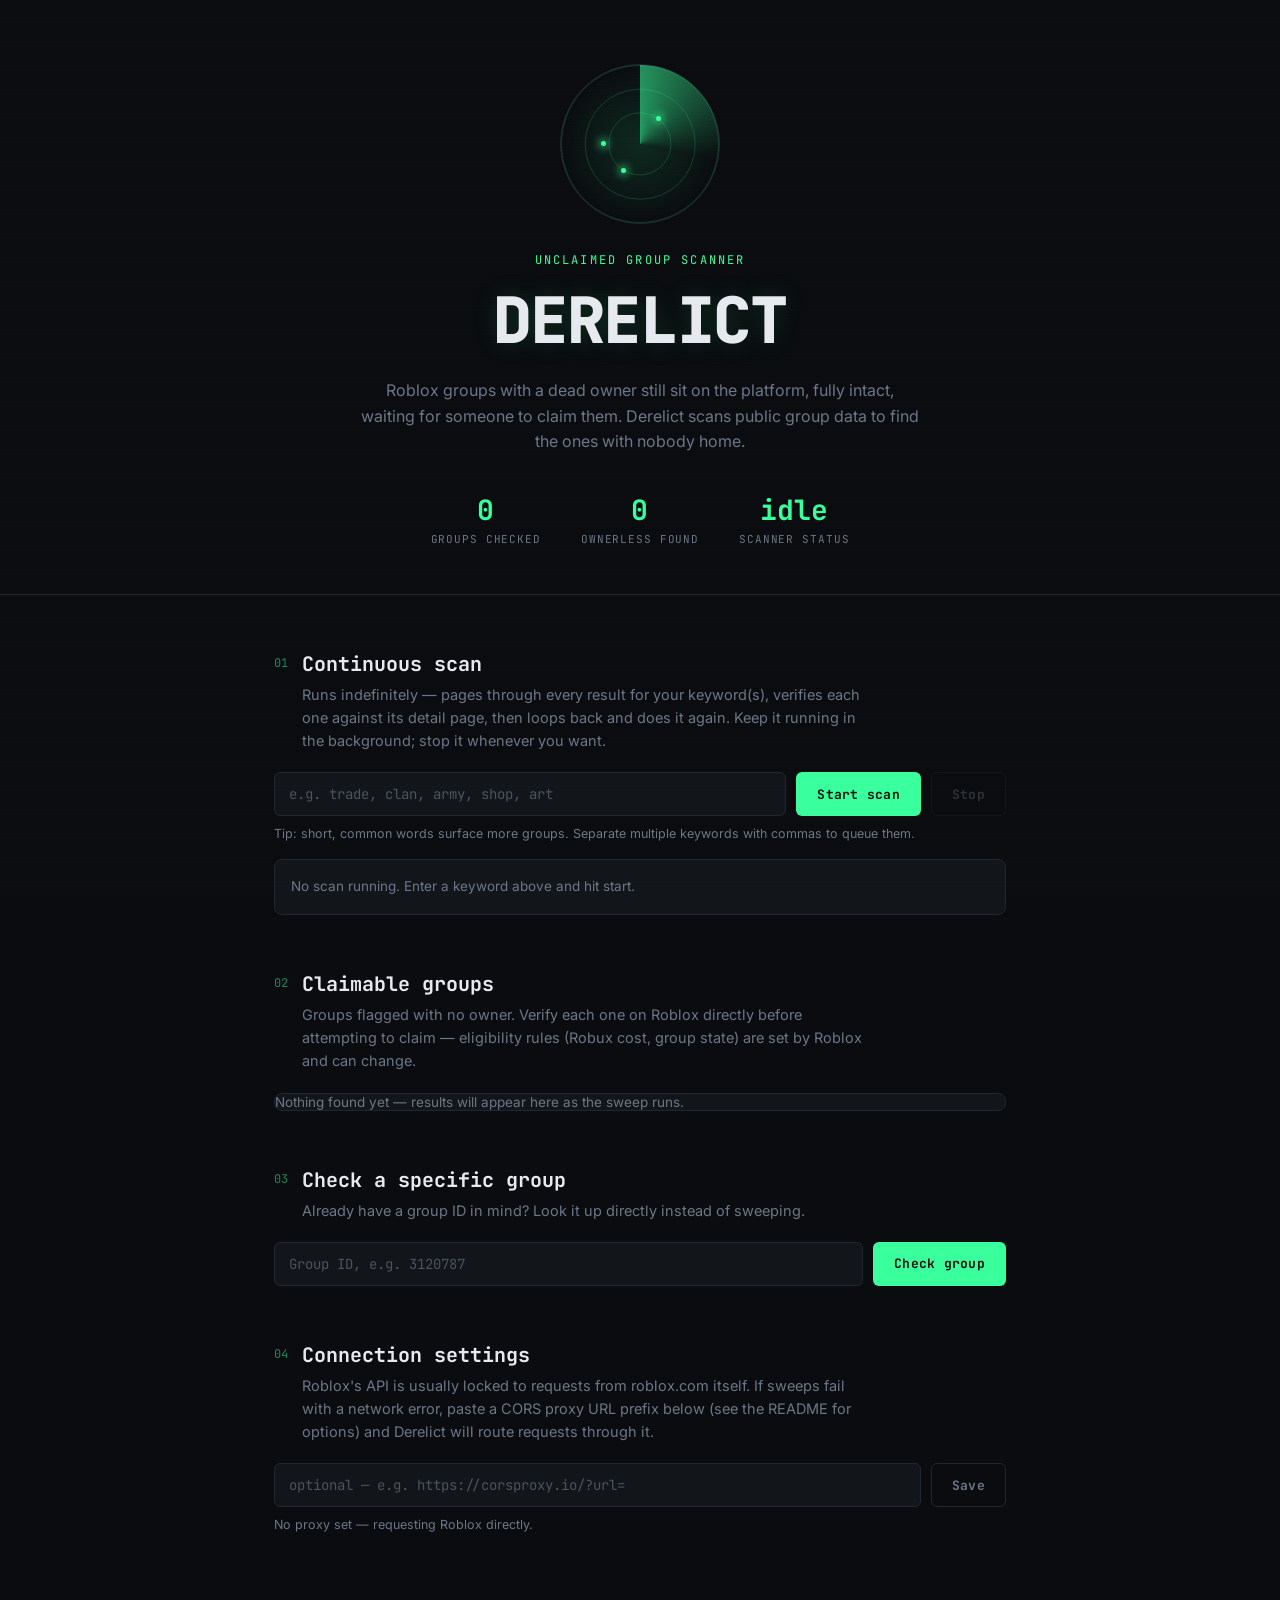
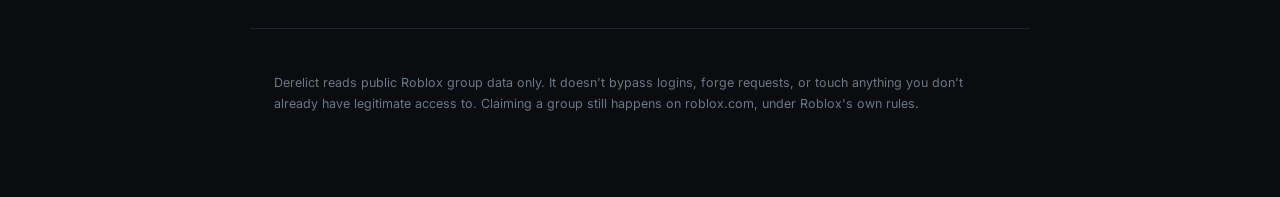
==== commit ff0d799a: "Add files via upload" ====
--- a/index.html
+++ b/index.html
@@ -49,19 +49,27 @@
   <section class="panel" id="panel-scan">
     <div class="panel-head">
       <span class="panel-index">01</span>
-      <h2>Sweep by keyword</h2>
-      <p>Roblox's search only returns groups matching a keyword — there's no "show me the empty ones" button. Derelict runs your keyword(s) through group search and flags any result with no owner attached.</p>
+      <h2>Continuous scan</h2>
+      <p>Runs indefinitely — pages through every result for your keyword(s), verifies each one against its detail page, then loops back and does it again. Keep it running in the background; stop it whenever you want.</p>
     </div>
 
     <div class="control-row">
       <input type="text" id="keywordInput" placeholder="e.g. trade, clan, army, shop, art" autocomplete="off">
-      <button id="btnScan" class="btn-primary">Start sweep</button>
+      <button id="btnScan" class="btn-primary">Start scan</button>
       <button id="btnStop" class="btn-ghost" disabled>Stop</button>
     </div>
     <p class="hint">Tip: short, common words surface more groups. Separate multiple keywords with commas to queue them.</p>
 
+    <div class="progress-wrap" id="progressWrap" style="display:none;">
+      <div class="progress-meta">
+        <span id="progressLabel">page 1</span>
+        <span id="progressPct">0%</span>
+      </div>
+      <div class="progress-track"><div class="progress-fill" id="progressFill"></div></div>
+    </div>
+
     <div class="log" id="scanLog">
-      <div class="log-empty">No sweep running. Enter a keyword above and hit start.</div>
+      <div class="log-empty">No scan running. Enter a keyword above and hit start.</div>
     </div>
   </section>
 
--- a/style.css
+++ b/style.css
@@ -264,6 +264,34 @@
   margin: 6px 0 18px;
 }
 
+/* Progress bar */
+
+.progress-wrap {
+  margin-bottom: 12px;
+}
+.progress-meta {
+  display: flex;
+  justify-content: space-between;
+  font-family: var(--mono);
+  font-size: 11.5px;
+  color: var(--text-muted);
+  margin-bottom: 6px;
+}
+.progress-track {
+  height: 6px;
+  border-radius: 3px;
+  background: var(--panel);
+  border: 1px solid var(--panel-border);
+  overflow: hidden;
+}
+.progress-fill {
+  height: 100%;
+  width: 0%;
+  background: var(--accent);
+  box-shadow: 0 0 8px rgba(57,255,157,0.5);
+  transition: width 0.15s linear;
+}
+
 /* Scan log */
 
 .log {
@@ -284,9 +312,18 @@
   font-size: 13.5px;
 }
 
-.log-line { color: var(--text-muted); }
+.log-line { color: var(--text-muted); white-space: nowrap; overflow: hidden; text-overflow: ellipsis; }
 .log-line .tag { color: var(--accent); }
 .log-line .tag-warn { color: var(--warn); }
+.log-line.found {
+  color: var(--accent);
+  font-weight: 700;
+  white-space: normal;
+  background: rgba(57,255,157,0.08);
+  border-radius: 4px;
+  padding: 2px 6px;
+  margin: 2px -6px;
+}
 
 /* Results table */
 
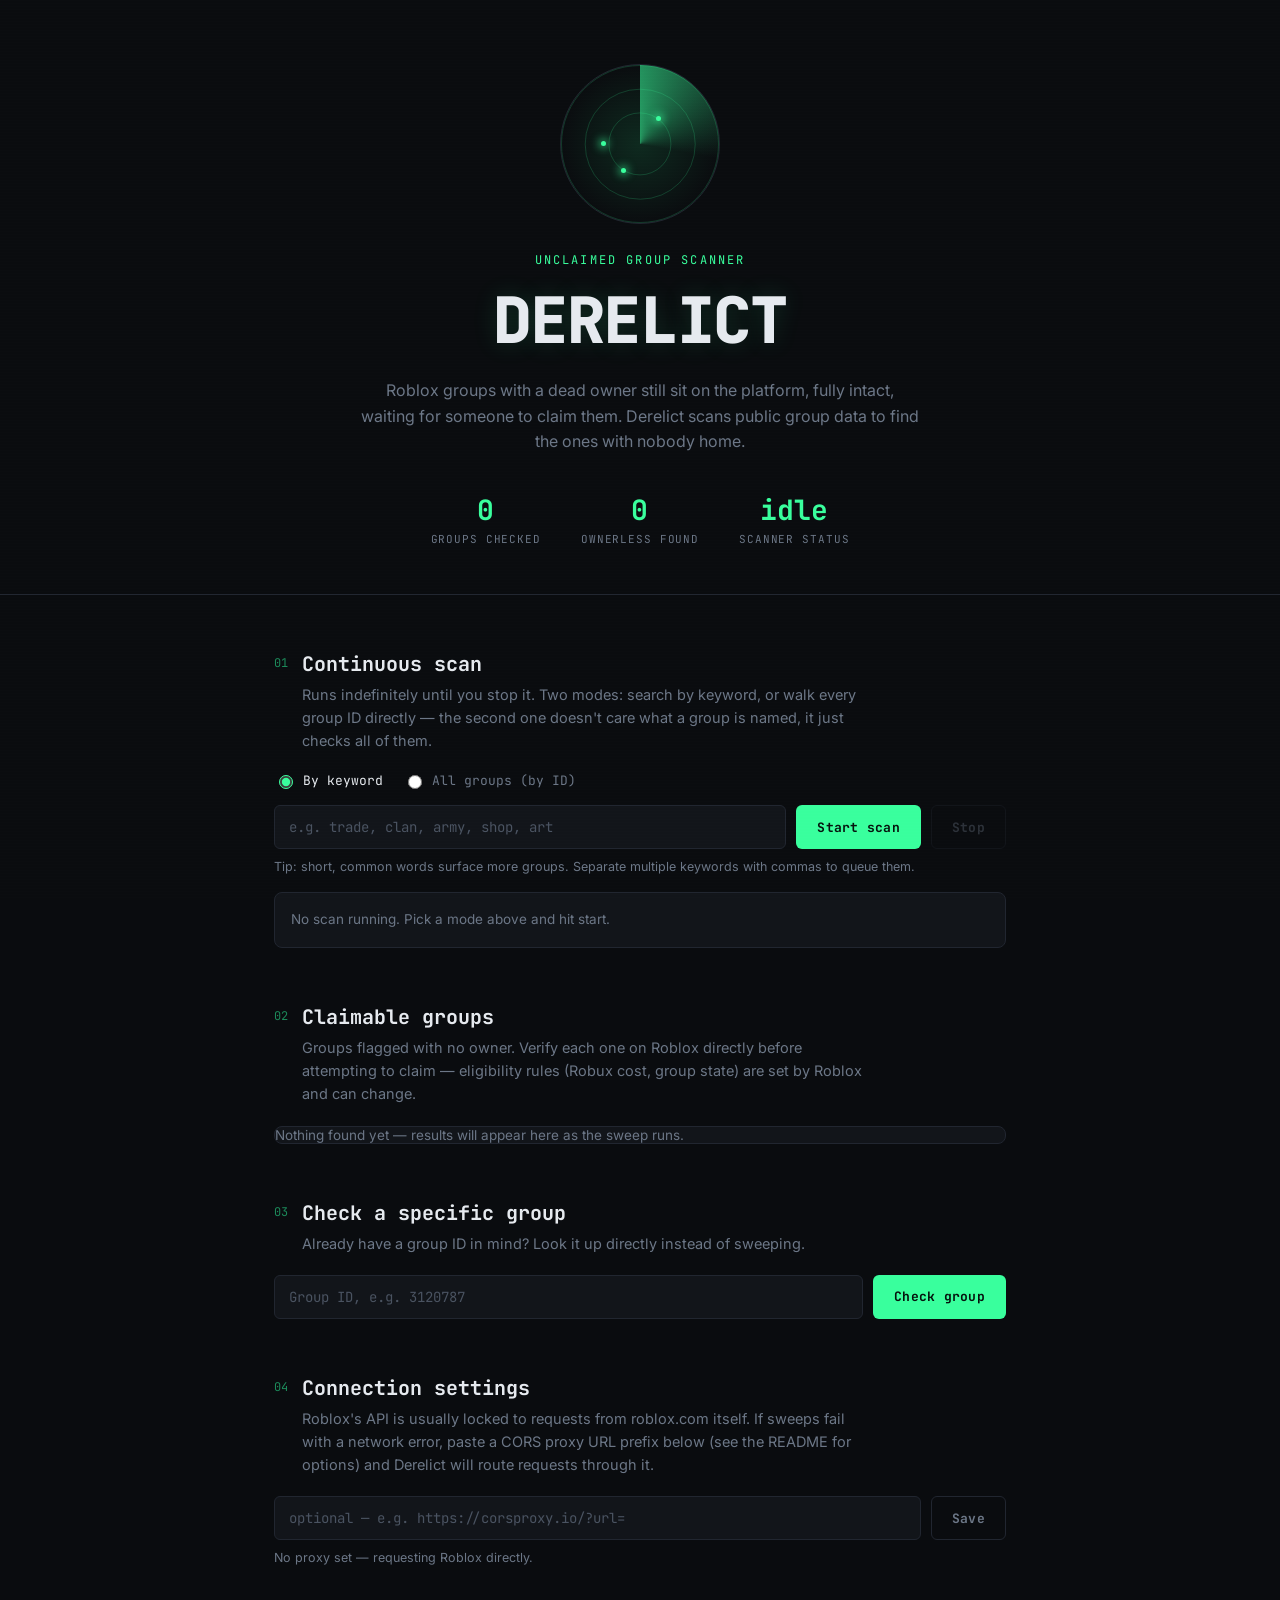
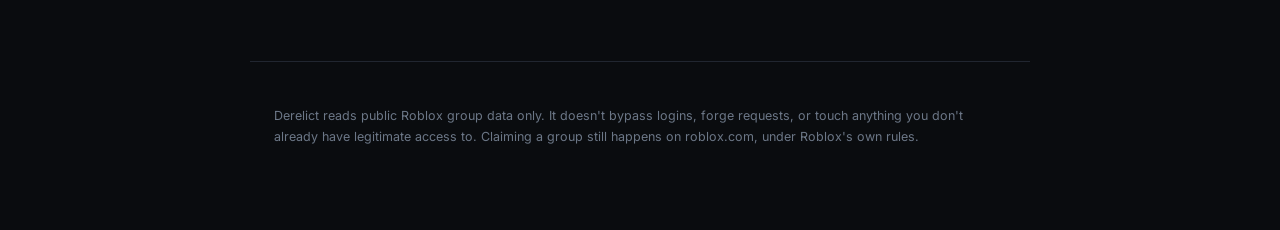
==== commit c317c9bc: "Add files via upload" ====
--- a/index.html
+++ b/index.html
@@ -50,15 +50,33 @@
     <div class="panel-head">
       <span class="panel-index">01</span>
       <h2>Continuous scan</h2>
-      <p>Runs indefinitely — pages through every result for your keyword(s), verifies each one against its detail page, then loops back and does it again. Keep it running in the background; stop it whenever you want.</p>
+      <p>Runs indefinitely until you stop it. Two modes: search by keyword, or walk every group ID directly — the second one doesn't care what a group is named, it just checks all of them.</p>
     </div>
 
-    <div class="control-row">
+    <div class="mode-row">
+      <label class="mode-option">
+        <input type="radio" name="scanMode" value="keyword" checked>
+        <span>By keyword</span>
+      </label>
+      <label class="mode-option">
+        <input type="radio" name="scanMode" value="id">
+        <span>All groups (by ID)</span>
+      </label>
+    </div>
+
+    <div class="control-row" id="keywordModeRow">
       <input type="text" id="keywordInput" placeholder="e.g. trade, clan, army, shop, art" autocomplete="off">
       <button id="btnScan" class="btn-primary">Start scan</button>
       <button id="btnStop" class="btn-ghost" disabled>Stop</button>
     </div>
-    <p class="hint">Tip: short, common words surface more groups. Separate multiple keywords with commas to queue them.</p>
+    <p class="hint" id="keywordHint">Tip: short, common words surface more groups. Separate multiple keywords with commas to queue them.</p>
+
+    <div class="control-row" id="idModeRow" style="display:none;">
+      <input type="text" id="startIdInput" placeholder="Starting group ID (leave blank to start at 1)" inputmode="numeric">
+      <button id="btnScanId" class="btn-primary">Start scan</button>
+      <button id="btnStopId" class="btn-ghost" disabled>Stop</button>
+    </div>
+    <p class="hint" id="idHint" style="display:none;">Checks every group ID in order, one at a time, forever. Covers everything — not just groups with matching names — but it's slower since there's no keyword to narrow it down. Group IDs currently go up to roughly 12 million; pick a starting point anywhere in that range if you want to skip ahead.</p>
 
     <div class="progress-wrap" id="progressWrap" style="display:none;">
       <div class="progress-meta">
@@ -69,7 +87,7 @@
     </div>
 
     <div class="log" id="scanLog">
-      <div class="log-empty">No scan running. Enter a keyword above and hit start.</div>
+      <div class="log-empty">No scan running. Pick a mode above and hit start.</div>
     </div>
   </section>
 
--- a/style.css
+++ b/style.css
@@ -213,6 +213,30 @@
   margin-bottom: 10px;
 }
 
+.mode-row {
+  display: flex;
+  gap: 20px;
+  margin-bottom: 16px;
+  flex-wrap: wrap;
+}
+
+.mode-option {
+  display: flex;
+  align-items: center;
+  gap: 7px;
+  font-family: var(--mono);
+  font-size: 13px;
+  color: var(--text-muted);
+  cursor: pointer;
+}
+.mode-option input[type="radio"] {
+  accent-color: var(--accent);
+  width: 14px;
+  height: 14px;
+  cursor: pointer;
+}
+.mode-option:has(input:checked) { color: var(--text); }
+
 input[type="text"] {
   flex: 1;
   min-width: 220px;
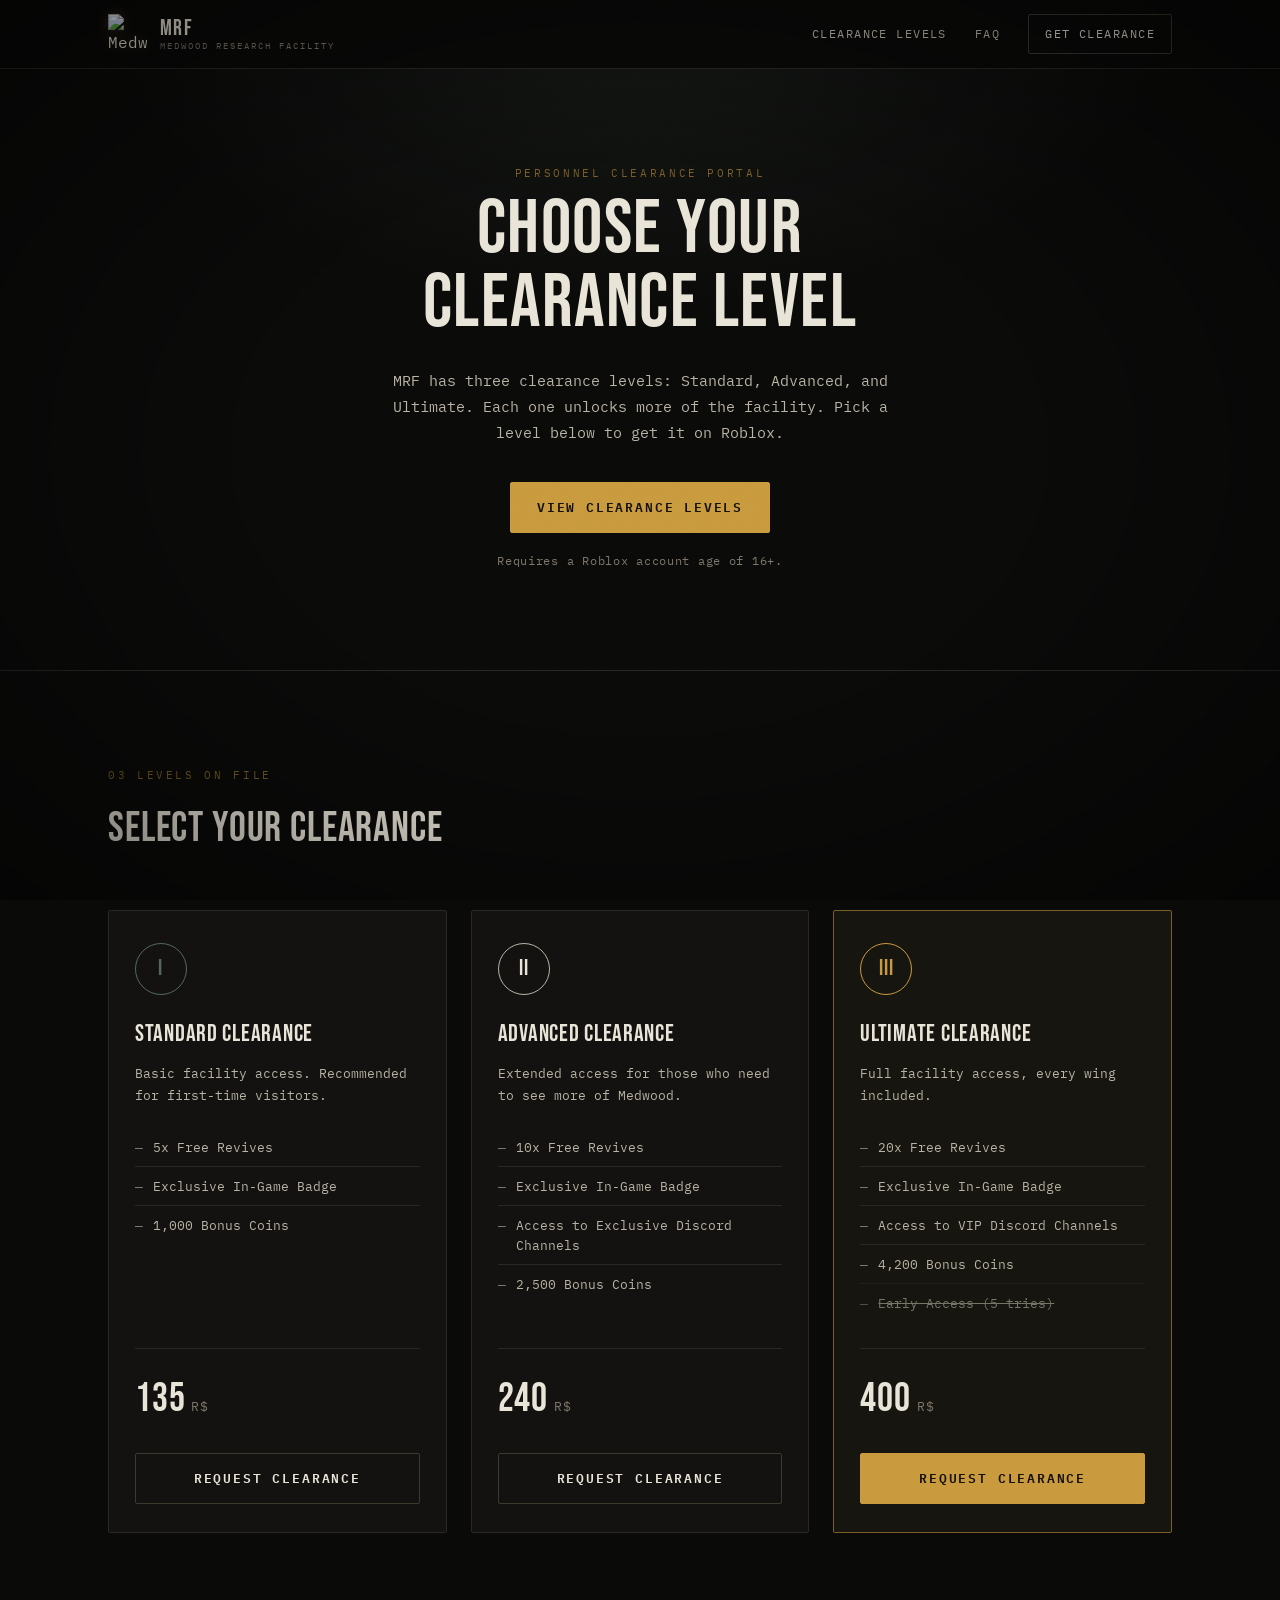
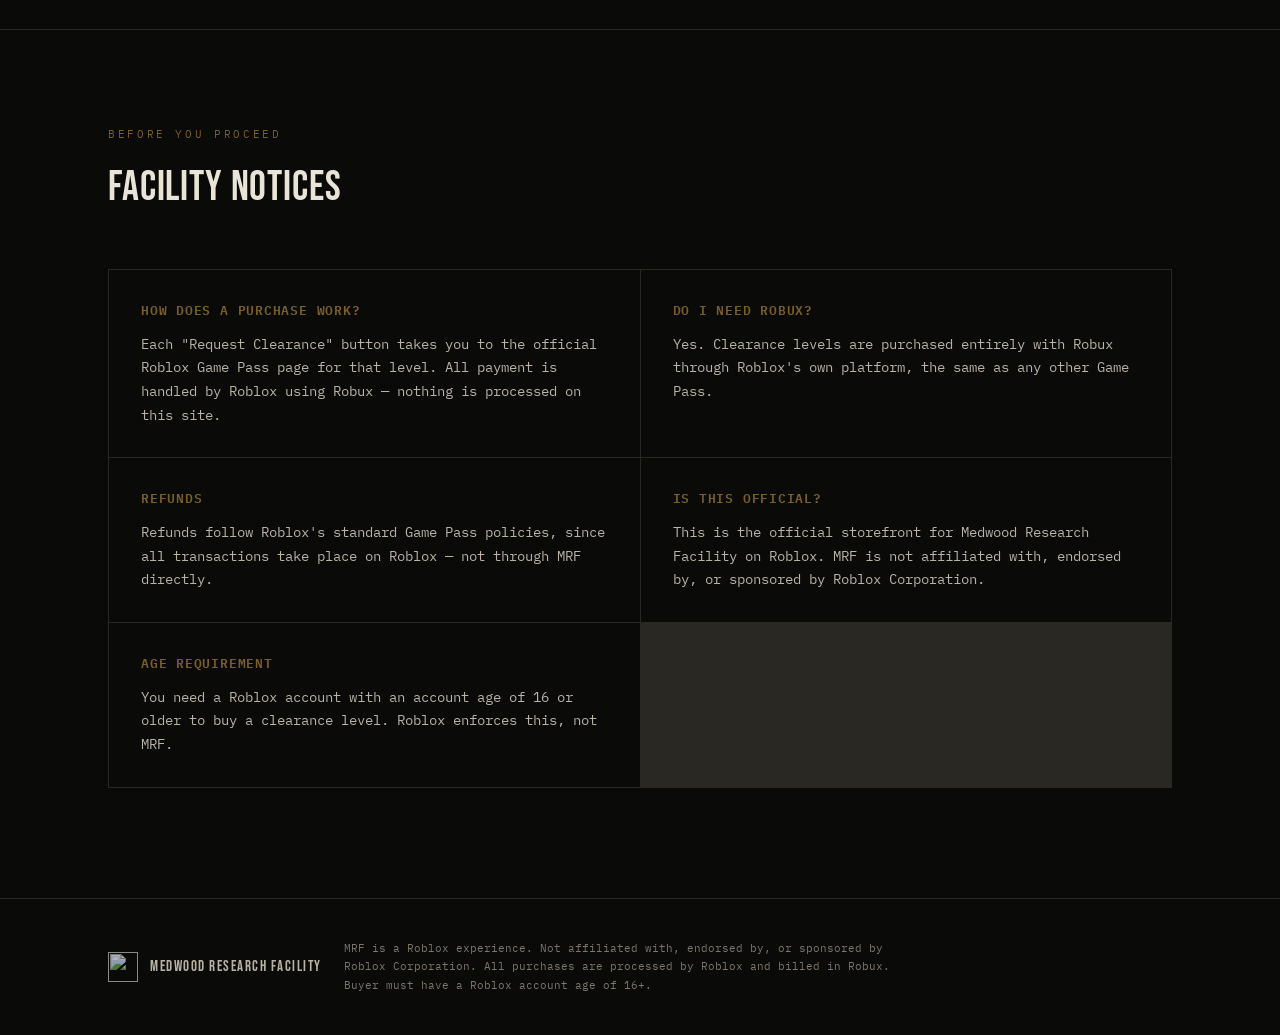
==== commit 83bf0b53: "Add files via upload" ====
--- a/index.html
+++ b/index.html
@@ -3,135 +3,174 @@
 <head>
 <meta charset="UTF-8">
 <meta name="viewport" content="width=device-width, initial-scale=1.0">
-<title>Derelict — Ownerless Roblox Group Scanner</title>
+<title>MRF — Medwood Research Facility | Clearance Portal</title>
+<meta name="description" content="Official clearance portal for Medwood Research Facility. Purchase personnel clearance levels.">
+<link rel="icon" href="assets/Screenshot_2026-06-11_193410.png">
 <link rel="preconnect" href="https://fonts.googleapis.com">
 <link rel="preconnect" href="https://fonts.gstatic.com" crossorigin>
-<link href="https://fonts.googleapis.com/css2?family=JetBrains+Mono:wght@400;500;700;800&family=Inter:wght@400;500;600&display=swap" rel="stylesheet">
-<link rel="stylesheet" href="style.css">
+<link href="https://fonts.googleapis.com/css2?family=Bebas+Neue&family=IBM+Plex+Mono:wght@400;500;600&display=swap" rel="stylesheet">
+<link rel="stylesheet" href="styles.css">
 </head>
 <body>
 
-<div class="scanlines" aria-hidden="true"></div>
+<div class="grain"></div>
 
-<header class="hero">
-  <div class="hero-inner">
-    <div class="radar" aria-hidden="true">
-      <div class="radar-ring r1"></div>
-      <div class="radar-ring r2"></div>
-      <div class="radar-ring r3"></div>
-      <div class="radar-sweep"></div>
-      <div class="radar-blip b1"></div>
-      <div class="radar-blip b2"></div>
-      <div class="radar-blip b3"></div>
-    </div>
-    <p class="eyebrow">unclaimed group scanner</p>
-    <h1>DERELICT</h1>
-    <p class="tagline">Roblox groups with a dead owner still sit on the platform, fully intact, waiting for someone to claim them. Derelict scans public group data to find the ones with nobody home.</p>
-    <div class="hero-stats">
-      <div class="stat">
-        <span class="stat-num" id="statScanned">0</span>
-        <span class="stat-label">groups checked</span>
-      </div>
-      <div class="stat">
-        <span class="stat-num" id="statFound">0</span>
-        <span class="stat-label">ownerless found</span>
-      </div>
-      <div class="stat">
-        <span class="stat-num" id="statStatus">idle</span>
-        <span class="stat-label">scanner status</span>
-      </div>
-    </div>
+<header class="site-header">
+  <div class="wrap header-inner">
+    <a href="#top" class="brand">
+      <img src="assets/Screenshot_2026-06-11_193410.png" alt="Medwood Research Facility seal" class="brand-mark">
+      <span class="brand-text">
+        <span class="brand-code">MRF</span>
+        <span class="brand-sub">MEDWOOD RESEARCH FACILITY</span>
+      </span>
+    </a>
+    <nav class="site-nav">
+      <a href="#levels">Clearance Levels</a>
+      <a href="#faq">FAQ</a>
+      <a href="#levels" class="nav-cta">Get Clearance</a>
+    </nav>
   </div>
 </header>
 
-<main>
+<main id="top">
 
-  <section class="panel" id="panel-scan">
-    <div class="panel-head">
-      <span class="panel-index">01</span>
-      <h2>Continuous scan</h2>
-      <p>Runs indefinitely until you stop it. Two modes: search by keyword, or walk every group ID directly — the second one doesn't care what a group is named, it just checks all of them.</p>
-    </div>
-
-    <div class="mode-row">
-      <label class="mode-option">
-        <input type="radio" name="scanMode" value="keyword" checked>
-        <span>By keyword</span>
-      </label>
-      <label class="mode-option">
-        <input type="radio" name="scanMode" value="id">
-        <span>All groups (by ID)</span>
-      </label>
-    </div>
-
-    <div class="control-row" id="keywordModeRow">
-      <input type="text" id="keywordInput" placeholder="e.g. trade, clan, army, shop, art" autocomplete="off">
-      <button id="btnScan" class="btn-primary">Start scan</button>
-      <button id="btnStop" class="btn-ghost" disabled>Stop</button>
-    </div>
-    <p class="hint" id="keywordHint">Tip: short, common words surface more groups. Separate multiple keywords with commas to queue them.</p>
-
-    <div class="control-row" id="idModeRow" style="display:none;">
-      <input type="text" id="startIdInput" placeholder="Starting group ID (leave blank to start at 1)" inputmode="numeric">
-      <button id="btnScanId" class="btn-primary">Start scan</button>
-      <button id="btnStopId" class="btn-ghost" disabled>Stop</button>
-    </div>
-    <p class="hint" id="idHint" style="display:none;">Checks every group ID in order, one at a time, forever. Covers everything — not just groups with matching names — but it's slower since there's no keyword to narrow it down. Group IDs currently go up to roughly 12 million; pick a starting point anywhere in that range if you want to skip ahead.</p>
-
-    <div class="progress-wrap" id="progressWrap" style="display:none;">
-      <div class="progress-meta">
-        <span id="progressLabel">page 1</span>
-        <span id="progressPct">0%</span>
-      </div>
-      <div class="progress-track"><div class="progress-fill" id="progressFill"></div></div>
-    </div>
-
-    <div class="log" id="scanLog">
-      <div class="log-empty">No scan running. Pick a mode above and hit start.</div>
+  <section class="hero">
+    <div class="wrap hero-inner">
+      <p class="eyebrow eyebrow-hero">Personnel Clearance Portal</p>
+      <h1 class="hero-title">CHOOSE YOUR<br>CLEARANCE&nbsp;LEVEL</h1>
+      <p class="hero-copy">
+        MRF has three clearance levels: Standard, Advanced, and Ultimate. Each one unlocks more
+        of the facility. Pick a level below to get it on Roblox.
+      </p>
+      <a href="#levels" class="btn btn-amber">View Clearance Levels</a>
+      <p class="hero-note">Requires a Roblox account age of 16+.</p>
     </div>
   </section>
 
-  <section class="panel" id="panel-results">
-    <div class="panel-head">
-      <span class="panel-index">02</span>
-      <h2>Claimable groups</h2>
-      <p>Groups flagged with no owner. Verify each one on Roblox directly before attempting to claim — eligibility rules (Robux cost, group state) are set by Roblox and can change.</p>
-    </div>
-    <div class="results-table" id="resultsTable">
-      <div class="results-empty">Nothing found yet — results will appear here as the sweep runs.</div>
+  <section class="levels" id="levels">
+    <div class="wrap">
+      <p class="eyebrow">03 LEVELS ON FILE</p>
+      <h2 class="section-title">Select Your Clearance</h2>
+
+      <div class="level-grid">
+
+        <article class="level-card level-i">
+          <div class="level-badge">
+            <span class="level-num">I</span>
+          </div>
+          <h3 class="level-name">Standard Clearance</h3>
+          <p class="level-desc">Basic facility access. Recommended for first-time visitors.</p>
+          <ul class="level-perks">
+            <li>5x Free Revives</li>
+            <li>Exclusive In-Game Badge</li>
+            <li>1,000 Bonus Coins</li>
+          </ul>
+          <div class="level-price">
+            <span class="price-amount">135</span>
+            <span class="price-unit">R$</span>
+          </div>
+          <a href="https://www.roblox.com/game-pass/1939172354" target="_blank" rel="noopener" class="btn btn-outline">
+            Request Clearance
+          </a>
+        </article>
+
+        <article class="level-card level-ii">
+          <div class="level-badge">
+            <span class="level-num">II</span>
+          </div>
+          <h3 class="level-name">Advanced Clearance</h3>
+          <p class="level-desc">Extended access for those who need to see more of Medwood.</p>
+          <ul class="level-perks">
+            <li>10x Free Revives</li>
+            <li>Exclusive In-Game Badge</li>
+            <li>Access to Exclusive Discord Channels</li>
+            <li>2,500 Bonus Coins</li>
+          </ul>
+          <div class="level-price">
+            <span class="price-amount">240</span>
+            <span class="price-unit">R$</span>
+          </div>
+          <a href="https://www.roblox.com/game-pass/1936496942" target="_blank" rel="noopener" class="btn btn-outline">
+            Request Clearance
+          </a>
+        </article>
+
+        <article class="level-card level-iii">
+          <div class="level-badge">
+            <span class="level-num">III</span>
+          </div>
+          <h3 class="level-name">Ultimate Clearance</h3>
+          <p class="level-desc">Full facility access, every wing included.</p>
+          <ul class="level-perks">
+            <li>20x Free Revives</li>
+            <li>Exclusive In-Game Badge</li>
+            <li>Access to VIP Discord Channels</li>
+            <li>4,200 Bonus Coins</li>
+            <li class="perk-struck"><s>Early Access (5 tries)</s></li>
+          </ul>
+          <div class="level-price">
+            <span class="price-amount">400</span>
+            <span class="price-unit">R$</span>
+          </div>
+          <a href="https://www.roblox.com/game-pass/1935076317" target="_blank" rel="noopener" class="btn btn-amber">
+            Request Clearance
+          </a>
+        </article>
+
+      </div>
     </div>
   </section>
 
-  <section class="panel" id="panel-manual">
-    <div class="panel-head">
-      <span class="panel-index">03</span>
-      <h2>Check a specific group</h2>
-      <p>Already have a group ID in mind? Look it up directly instead of sweeping.</p>
+  <section class="faq" id="faq">
+    <div class="wrap">
+      <p class="eyebrow">BEFORE YOU PROCEED</p>
+      <h2 class="section-title">Facility Notices</h2>
+
+      <div class="faq-grid">
+        <div class="faq-item">
+          <h3>How does a purchase work?</h3>
+          <p>Each "Request Clearance" button takes you to the official Roblox Game Pass page for
+          that level. All payment is handled by Roblox using Robux — nothing is processed on this
+          site.</p>
+        </div>
+        <div class="faq-item">
+          <h3>Do I need Robux?</h3>
+          <p>Yes. Clearance levels are purchased entirely with Robux through Roblox's own
+          platform, the same as any other Game Pass.</p>
+        </div>
+        <div class="faq-item">
+          <h3>Refunds</h3>
+          <p>Refunds follow Roblox's standard Game Pass policies, since all transactions take
+          place on Roblox — not through MRF directly.</p>
+        </div>
+        <div class="faq-item">
+          <h3>Is this official?</h3>
+          <p>This is the official storefront for Medwood Research Facility on Roblox. MRF is not
+          affiliated with, endorsed by, or sponsored by Roblox Corporation.</p>
+        </div>
+        <div class="faq-item">
+          <h3>Age requirement</h3>
+          <p>You need a Roblox account with an account age of 16 or older to buy a clearance
+          level. Roblox enforces this, not MRF.</p>
+        </div>
+      </div>
     </div>
-    <div class="control-row">
-      <input type="text" id="groupIdInput" placeholder="Group ID, e.g. 3120787" inputmode="numeric">
-      <button id="btnCheck" class="btn-primary">Check group</button>
-    </div>
-    <div class="manual-result" id="manualResult"></div>
-  </section>
-
-  <section class="panel" id="panel-proxy">
-    <div class="panel-head">
-      <span class="panel-index">04</span>
-      <h2>Connection settings</h2>
-      <p>Roblox's API is usually locked to requests from roblox.com itself. If sweeps fail with a network error, paste a CORS proxy URL prefix below (see the README for options) and Derelict will route requests through it.</p>
-    </div>
-    <div class="control-row">
-      <input type="text" id="proxyInput" placeholder="optional — e.g. https://corsproxy.io/?url=">
-      <button id="btnSaveProxy" class="btn-ghost">Save</button>
-    </div>
-    <p class="hint" id="proxyStatus">No proxy set — requesting Roblox directly.</p>
   </section>
 
 </main>
 
-<footer>
-  <p>Derelict reads public Roblox group data only. It doesn't bypass logins, forge requests, or touch anything you don't already have legitimate access to. Claiming a group still happens on roblox.com, under Roblox's own rules.</p>
+<footer class="site-footer">
+  <div class="wrap footer-inner">
+    <div class="footer-brand">
+      <img src="assets/Screenshot_2026-06-11_193410.png" alt="" class="footer-mark" aria-hidden="true">
+      <span>MEDWOOD RESEARCH FACILITY</span>
+    </div>
+    <p class="footer-legal">
+      MRF is a Roblox experience. Not affiliated with, endorsed by, or sponsored by Roblox
+      Corporation. All purchases are processed by Roblox and billed in Robux. Buyer must have a
+      Roblox account age of 16+.
+    </p>
+  </div>
 </footer>
 
 <script src="script.js"></script>
--- a/styles.css
+++ b/styles.css
@@ -0,0 +1,505 @@
+/* ==========================================================================
+   MRF — Medwood Research Facility
+   Design tokens
+   ========================================================================== */
+
+:root {
+  --bg:          #0a0a09;
+  --bg-panel:    #131210;
+  --bg-panel-2:  #17150f;
+  --ink:         #e9e4d8;
+  --ink-dim:     #b8b3a4;
+  --muted:       #7d7669;
+  --line:        #2a2822;
+  --line-bright: #3c392f;
+
+  --amber:       #c99a3e;
+  --amber-dim:   #7a5f28;
+  --teal:        #536a5b;
+  --teal-dim:    #354238;
+  --rust:        #8a3a34;
+  --rust-dim:    #4a231f;
+
+  --font-display: 'Bebas Neue', Impact, sans-serif;
+  --font-body:    'IBM Plex Mono', 'Courier New', monospace;
+
+  --radius: 2px;
+}
+
+/* ==========================================================================
+   Reset / base
+   ========================================================================== */
+
+* { box-sizing: border-box; }
+
+html { scroll-behavior: smooth; }
+
+@media (prefers-reduced-motion: reduce) {
+  html { scroll-behavior: auto; }
+  *, *::before, *::after {
+    animation-duration: 0.001ms !important;
+    animation-iteration-count: 1 !important;
+    transition-duration: 0.001ms !important;
+  }
+}
+
+body {
+  margin: 0;
+  background: var(--bg);
+  color: var(--ink);
+  font-family: var(--font-body);
+  font-size: 16px;
+  line-height: 1.6;
+  -webkit-font-smoothing: antialiased;
+}
+
+.wrap {
+  max-width: 1120px;
+  margin: 0 auto;
+  padding: 0 28px;
+}
+
+a { color: inherit; }
+
+img { max-width: 100%; display: block; }
+
+h1, h2, h3 {
+  font-family: var(--font-display);
+  font-weight: 400;
+  letter-spacing: 0.02em;
+  margin: 0;
+}
+
+ul { margin: 0; padding: 0; list-style: none; }
+
+:focus-visible {
+  outline: 2px solid var(--amber);
+  outline-offset: 3px;
+}
+
+/* Film grain overlay */
+.grain {
+  position: fixed;
+  inset: 0;
+  pointer-events: none;
+  z-index: 999;
+  opacity: 0.05;
+  mix-blend-mode: overlay;
+  background-image: url("data:image/svg+xml;utf8,<svg xmlns='http://www.w3.org/2000/svg' width='120' height='120'><filter id='n'><feTurbulence type='fractalNoise' baseFrequency='0.9' numOctaves='2' stitchTiles='stitch'/></filter><rect width='100%25' height='100%25' filter='url(%23n)'/></svg>");
+}
+
+/* Vignette */
+body::before {
+  content: "";
+  position: fixed;
+  inset: 0;
+  pointer-events: none;
+  z-index: 998;
+  background: radial-gradient(ellipse at center, rgba(0,0,0,0) 45%, rgba(0,0,0,0.55) 100%);
+}
+
+/* ==========================================================================
+   Buttons
+   ========================================================================== */
+
+.btn {
+  display: inline-flex;
+  align-items: center;
+  justify-content: center;
+  gap: 8px;
+  padding: 14px 26px;
+  font-family: var(--font-body);
+  font-size: 13px;
+  font-weight: 600;
+  letter-spacing: 0.14em;
+  text-transform: uppercase;
+  text-decoration: none;
+  border-radius: var(--radius);
+  border: 1px solid transparent;
+  cursor: pointer;
+  transition: transform 0.15s ease, background 0.15s ease, border-color 0.15s ease;
+}
+
+.btn:hover { transform: translateY(-1px); }
+.btn:active { transform: translateY(0); }
+
+.btn-amber {
+  background: var(--amber);
+  color: #14110a;
+  border-color: var(--amber);
+}
+.btn-amber:hover { background: #dcae52; }
+
+.btn-outline {
+  background: transparent;
+  color: var(--ink);
+  border-color: var(--line-bright);
+}
+.btn-outline:hover {
+  border-color: var(--amber);
+  color: var(--amber);
+}
+
+/* ==========================================================================
+   Header
+   ========================================================================== */
+
+.site-header {
+  position: sticky;
+  top: 0;
+  z-index: 500;
+  background: rgba(10, 10, 9, 0.88);
+  backdrop-filter: blur(6px);
+  border-bottom: 1px solid var(--line);
+}
+
+.header-inner {
+  display: flex;
+  align-items: center;
+  justify-content: space-between;
+  padding-top: 14px;
+  padding-bottom: 14px;
+}
+
+.brand {
+  display: flex;
+  align-items: center;
+  gap: 12px;
+  text-decoration: none;
+  color: var(--ink);
+}
+
+.brand-mark {
+  width: 40px;
+  height: 40px;
+  object-fit: contain;
+  filter: drop-shadow(0 0 6px rgba(201, 154, 62, 0.25));
+}
+
+.brand-text {
+  display: flex;
+  flex-direction: column;
+  line-height: 1.1;
+}
+
+.brand-code {
+  font-family: var(--font-display);
+  font-size: 22px;
+  letter-spacing: 0.06em;
+}
+
+.brand-sub {
+  font-size: 9px;
+  letter-spacing: 0.22em;
+  color: var(--muted);
+}
+
+.site-nav {
+  display: flex;
+  align-items: center;
+  gap: 28px;
+  font-size: 12px;
+  letter-spacing: 0.12em;
+  text-transform: uppercase;
+}
+
+.site-nav a {
+  text-decoration: none;
+  color: var(--ink-dim);
+  transition: color 0.15s ease;
+}
+.site-nav a:hover { color: var(--amber); }
+
+.nav-cta {
+  padding: 9px 16px;
+  border: 1px solid var(--line-bright);
+  border-radius: var(--radius);
+  color: var(--ink) !important;
+}
+.nav-cta:hover {
+  border-color: var(--amber);
+  color: var(--amber) !important;
+}
+
+/* ==========================================================================
+   Hero
+   ========================================================================== */
+
+.hero {
+  position: relative;
+  padding: 96px 0 100px;
+  border-bottom: 1px solid var(--line);
+  background:
+    radial-gradient(ellipse 900px 500px at 50% -10%, rgba(83, 106, 91, 0.16), transparent 60%),
+    var(--bg);
+  overflow: hidden;
+}
+
+.hero-inner {
+  max-width: 720px;
+  text-align: center;
+  margin: 0 auto;
+}
+
+.eyebrow-hero {
+  margin-bottom: 18px;
+}
+
+.hero-note {
+  font-size: 12px;
+  letter-spacing: 0.06em;
+  color: var(--muted);
+  margin: 18px 0 0;
+}
+
+.hero-title {
+  font-size: clamp(44px, 8vw, 76px);
+  line-height: 0.98;
+  color: var(--ink);
+  margin-bottom: 26px;
+}
+
+.hero-copy {
+  color: var(--ink-dim);
+  font-size: 15px;
+  line-height: 1.75;
+  max-width: 520px;
+  margin: 0 auto 36px;
+}
+
+/* ==========================================================================
+   Section shared
+   ========================================================================== */
+
+.eyebrow {
+  font-size: 11px;
+  letter-spacing: 0.24em;
+  color: var(--amber-dim);
+  margin: 0 0 10px;
+  text-transform: uppercase;
+}
+
+.section-title {
+  font-size: clamp(30px, 4vw, 42px);
+  margin-bottom: 48px;
+}
+
+.levels {
+  padding: 96px 0;
+  border-bottom: 1px solid var(--line);
+}
+
+/* ==========================================================================
+   Level cards
+   ========================================================================== */
+
+.level-grid {
+  display: grid;
+  grid-template-columns: repeat(3, 1fr);
+  gap: 24px;
+}
+
+.level-card {
+  position: relative;
+  background: var(--bg-panel);
+  border: 1px solid var(--line);
+  border-radius: var(--radius);
+  padding: 32px 26px 28px;
+  display: flex;
+  flex-direction: column;
+  transition: border-color 0.2s ease, transform 0.2s ease;
+}
+
+.level-card:hover {
+  transform: translateY(-4px);
+  border-color: var(--line-bright);
+}
+
+.level-iii {
+  background: var(--bg-panel-2);
+  border-color: var(--amber-dim);
+}
+
+.level-badge {
+  width: 52px;
+  height: 52px;
+  display: flex;
+  align-items: center;
+  justify-content: center;
+  border: 1px solid var(--line-bright);
+  border-radius: 50%;
+  margin-bottom: 20px;
+}
+
+.level-i .level-badge  { border-color: var(--teal); }
+.level-ii .level-badge { border-color: var(--ink-dim); }
+.level-iii .level-badge{ border-color: var(--amber); }
+
+.level-num {
+  font-family: var(--font-display);
+  font-size: 22px;
+  letter-spacing: 0.05em;
+}
+
+.level-i .level-num  { color: var(--teal); }
+.level-iii .level-num{ color: var(--amber); }
+
+.level-name {
+  font-size: 24px;
+  letter-spacing: 0.03em;
+  margin-bottom: 10px;
+}
+
+.level-desc {
+  font-size: 13px;
+  color: var(--ink-dim);
+  line-height: 1.65;
+  margin: 0 0 22px;
+}
+
+.level-perks {
+  margin-bottom: 26px;
+  flex-grow: 1;
+}
+
+.level-perks li {
+  font-size: 12.5px;
+  color: var(--ink-dim);
+  padding: 9px 0;
+  border-top: 1px solid var(--line);
+  padding-left: 18px;
+  position: relative;
+}
+.level-perks li:first-child { border-top: none; }
+
+.level-perks li::before {
+  content: "—";
+  position: absolute;
+  left: 0;
+  color: var(--muted);
+}
+
+.perk-struck {
+  color: var(--muted);
+  opacity: 0.6;
+}
+
+.level-price {
+  display: flex;
+  align-items: baseline;
+  gap: 6px;
+  margin-bottom: 22px;
+  padding-top: 18px;
+  border-top: 1px solid var(--line);
+}
+
+.price-amount {
+  font-family: var(--font-display);
+  font-size: 40px;
+  letter-spacing: 0.02em;
+  color: var(--ink);
+}
+
+.price-unit {
+  font-size: 13px;
+  letter-spacing: 0.08em;
+  color: var(--muted);
+  text-transform: uppercase;
+}
+
+.level-card .btn { width: 100%; }
+
+/* ==========================================================================
+   FAQ
+   ========================================================================== */
+
+.faq {
+  padding: 96px 0 110px;
+}
+
+.faq-grid {
+  display: grid;
+  grid-template-columns: repeat(2, 1fr);
+  gap: 1px;
+  background: var(--line);
+  border: 1px solid var(--line);
+}
+
+.faq-item {
+  background: var(--bg);
+  padding: 30px 32px;
+}
+
+.faq-item h3 {
+  font-family: var(--font-body);
+  font-size: 13px;
+  font-weight: 600;
+  letter-spacing: 0.06em;
+  text-transform: uppercase;
+  color: var(--amber-dim);
+  margin-bottom: 12px;
+}
+
+.faq-item p {
+  font-size: 13.5px;
+  color: var(--ink-dim);
+  line-height: 1.75;
+  margin: 0;
+}
+
+/* ==========================================================================
+   Footer
+   ========================================================================== */
+
+.site-footer {
+  padding: 40px 0;
+  border-top: 1px solid var(--line);
+}
+
+.footer-inner {
+  display: flex;
+  align-items: center;
+  gap: 22px;
+}
+
+.footer-mark {
+  width: 30px;
+  height: 30px;
+  object-fit: contain;
+  opacity: 0.7;
+  flex-shrink: 0;
+}
+
+.footer-brand {
+  display: flex;
+  align-items: center;
+  gap: 12px;
+  font-family: var(--font-display);
+  font-size: 15px;
+  letter-spacing: 0.1em;
+  color: var(--ink-dim);
+  flex-shrink: 0;
+}
+
+.footer-legal {
+  font-size: 11px;
+  color: var(--muted);
+  line-height: 1.7;
+  margin: 0;
+  max-width: 560px;
+}
+
+/* ==========================================================================
+   Responsive
+   ========================================================================== */
+
+@media (max-width: 860px) {
+  .level-grid { grid-template-columns: 1fr; }
+  .faq-grid { grid-template-columns: 1fr; }
+  .site-nav a:not(.nav-cta) { display: none; }
+  .footer-inner { flex-direction: column; text-align: center; }
+}
+
+@media (max-width: 480px) {
+  .hero { padding: 70px 0 70px; }
+}
